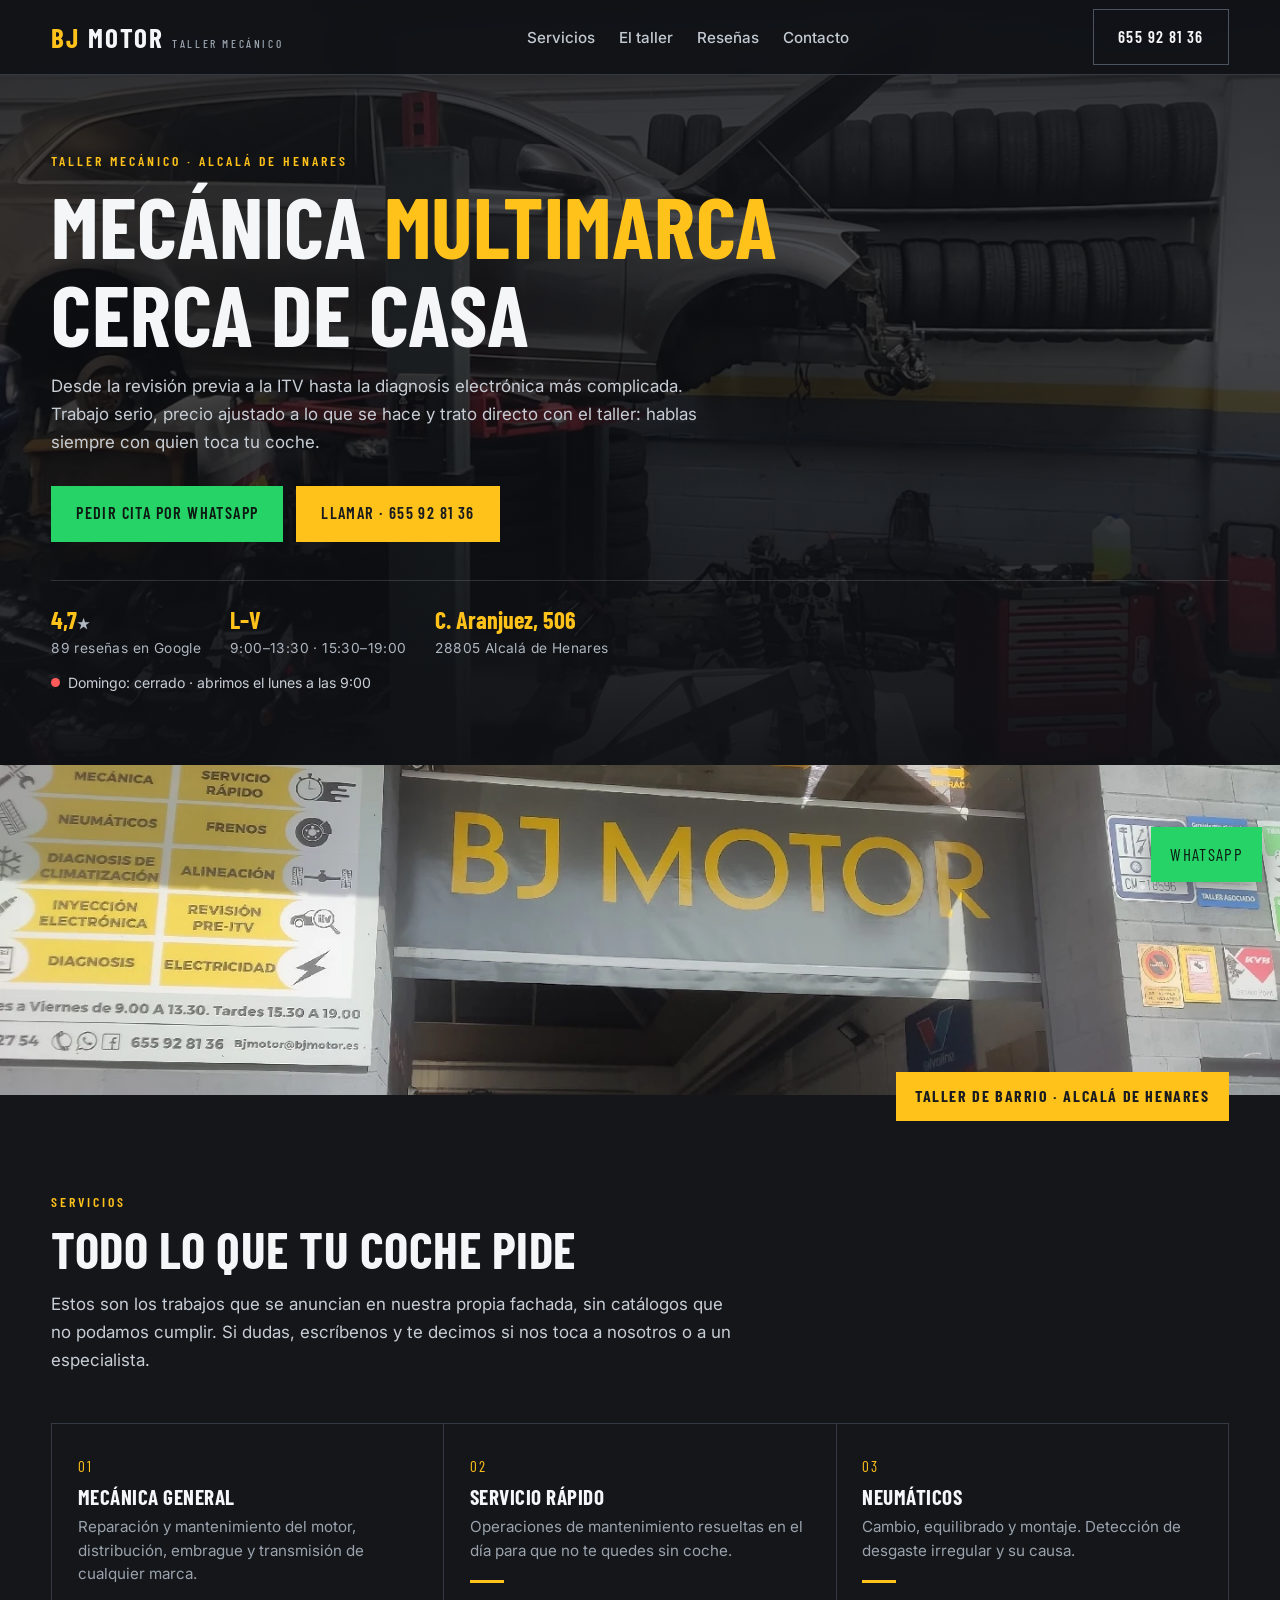
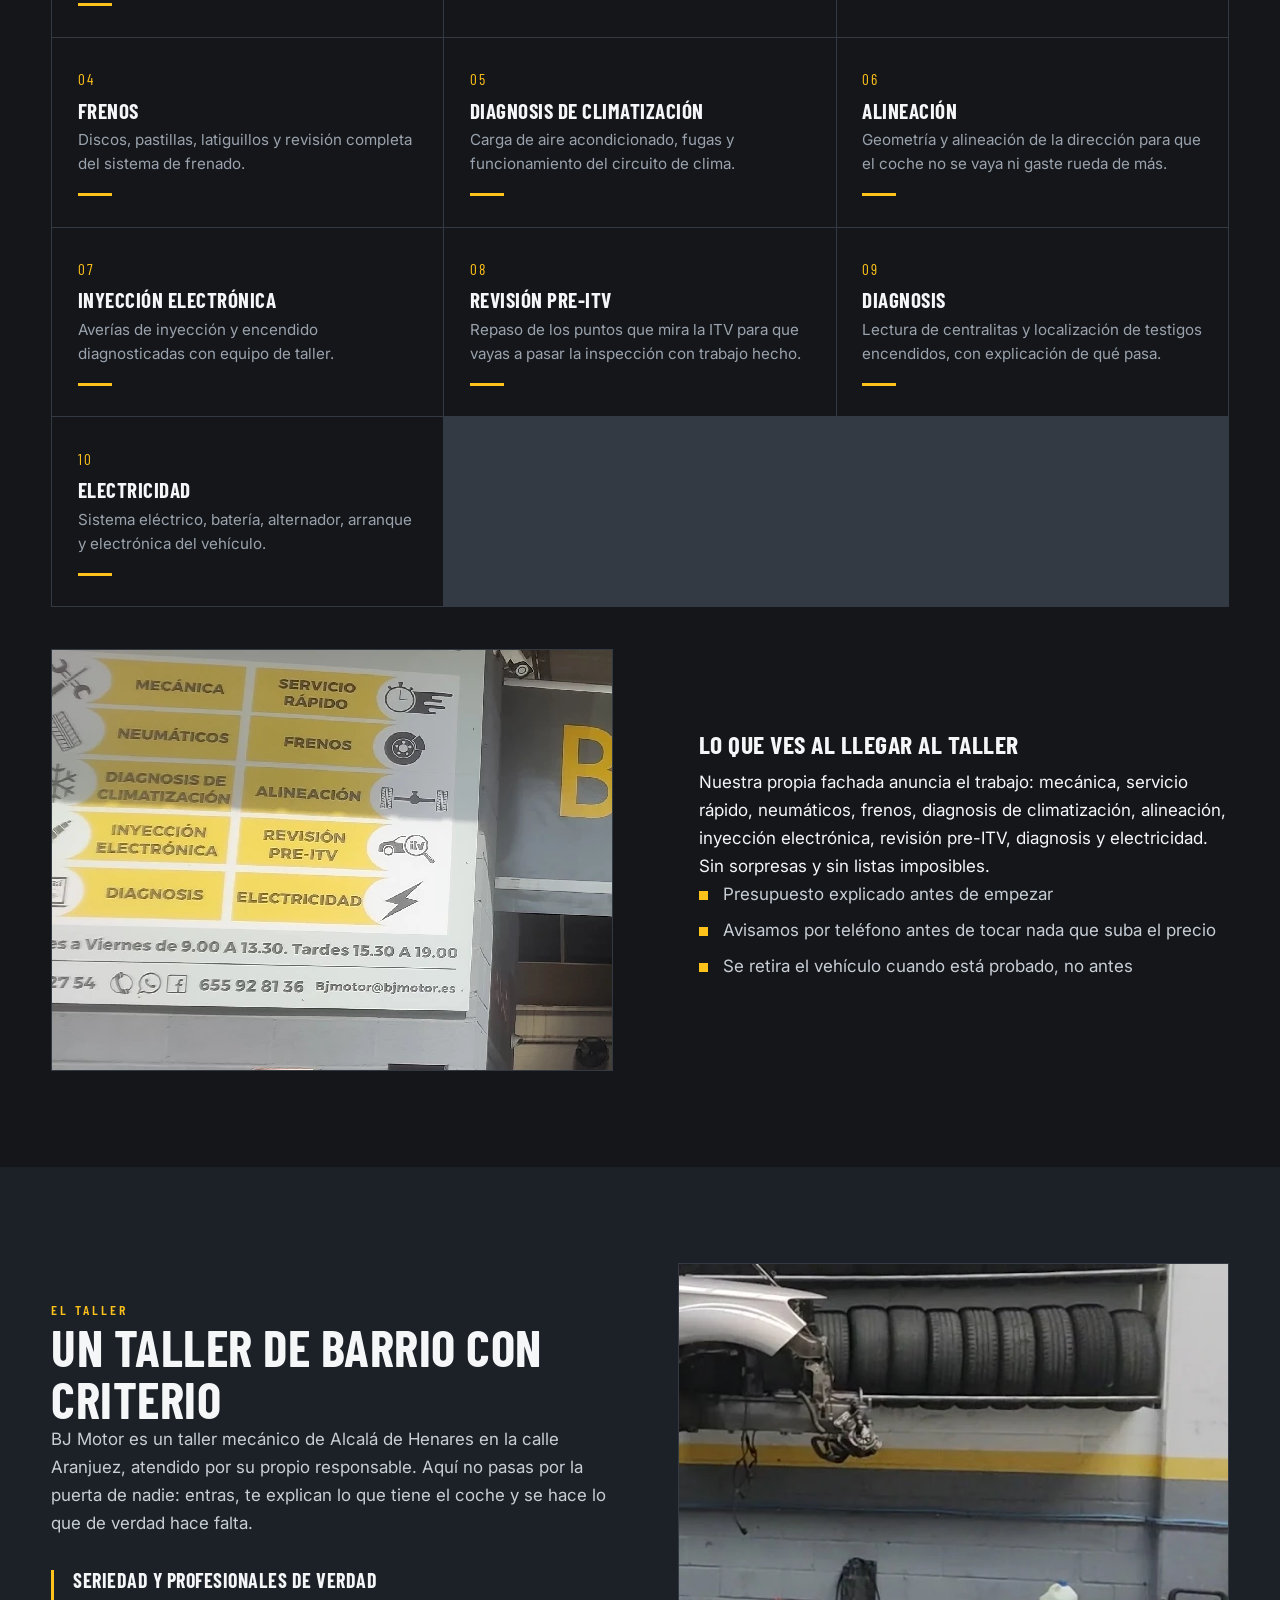
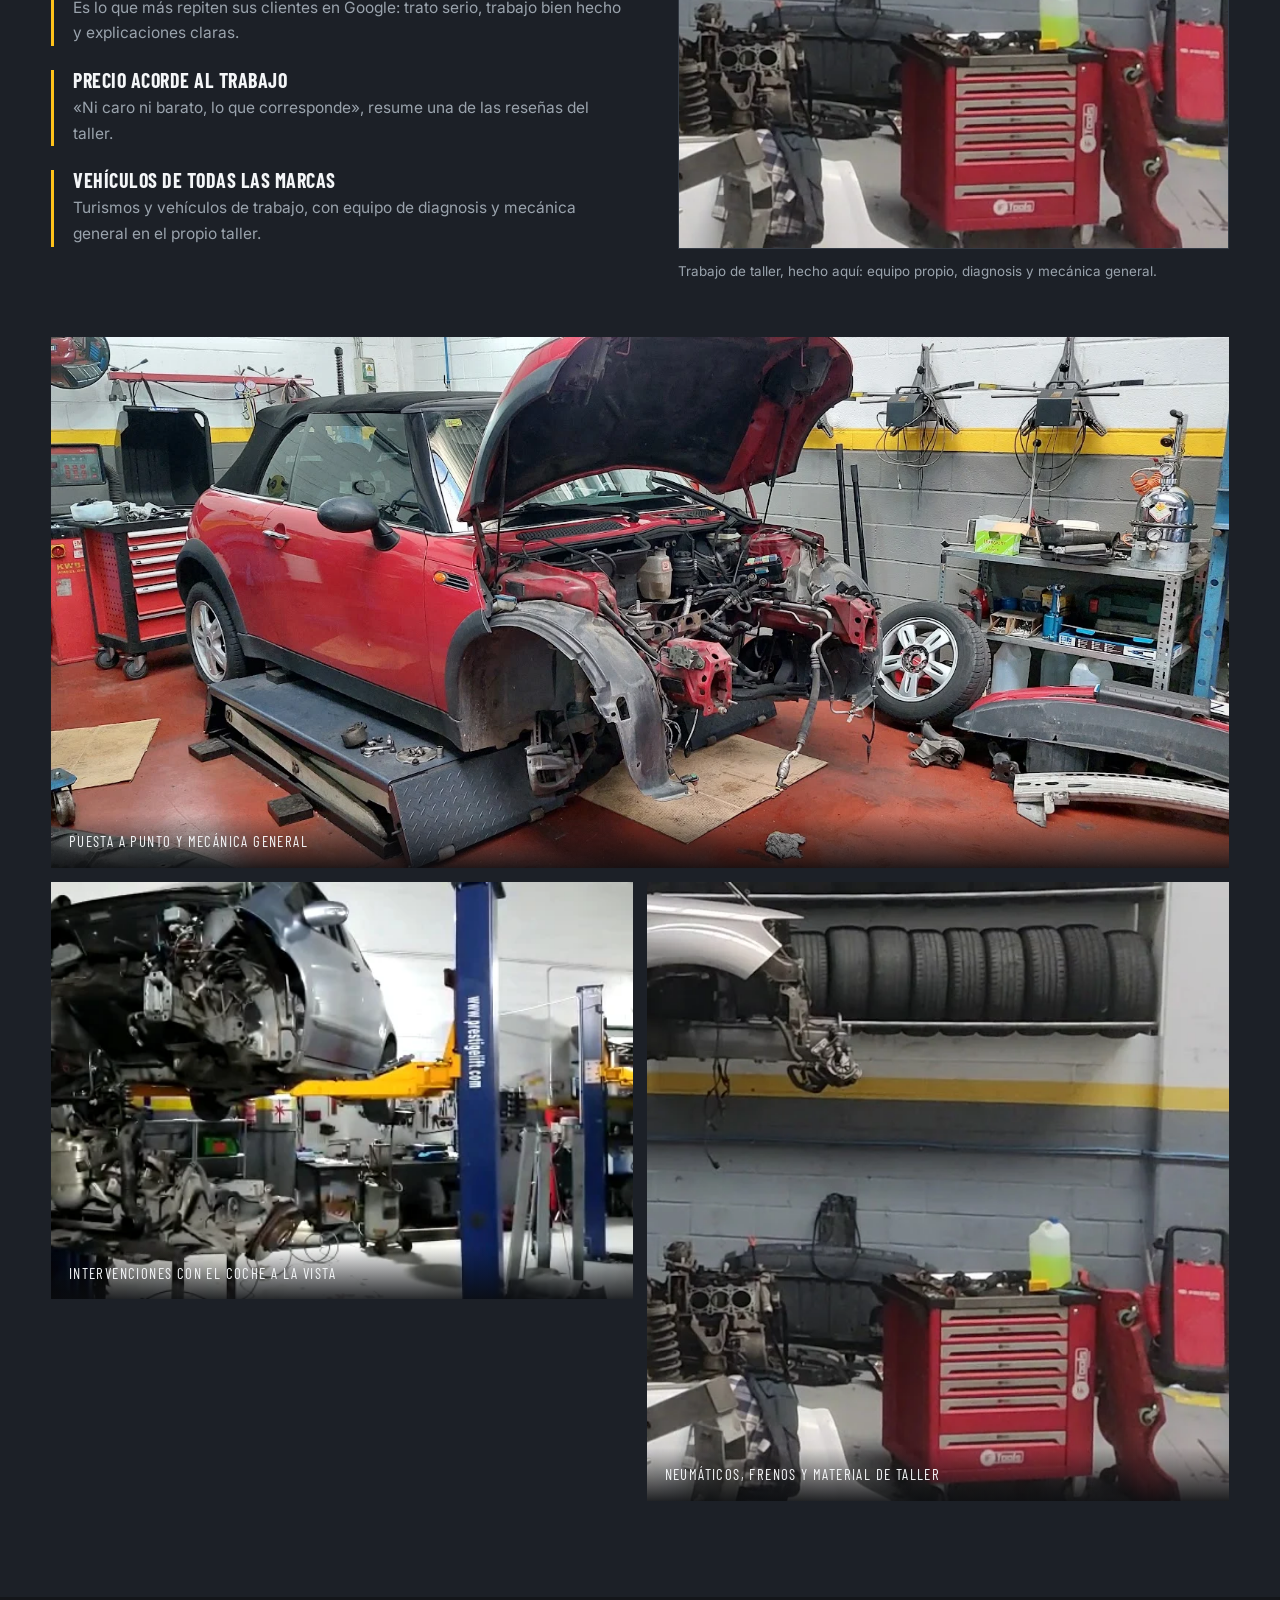
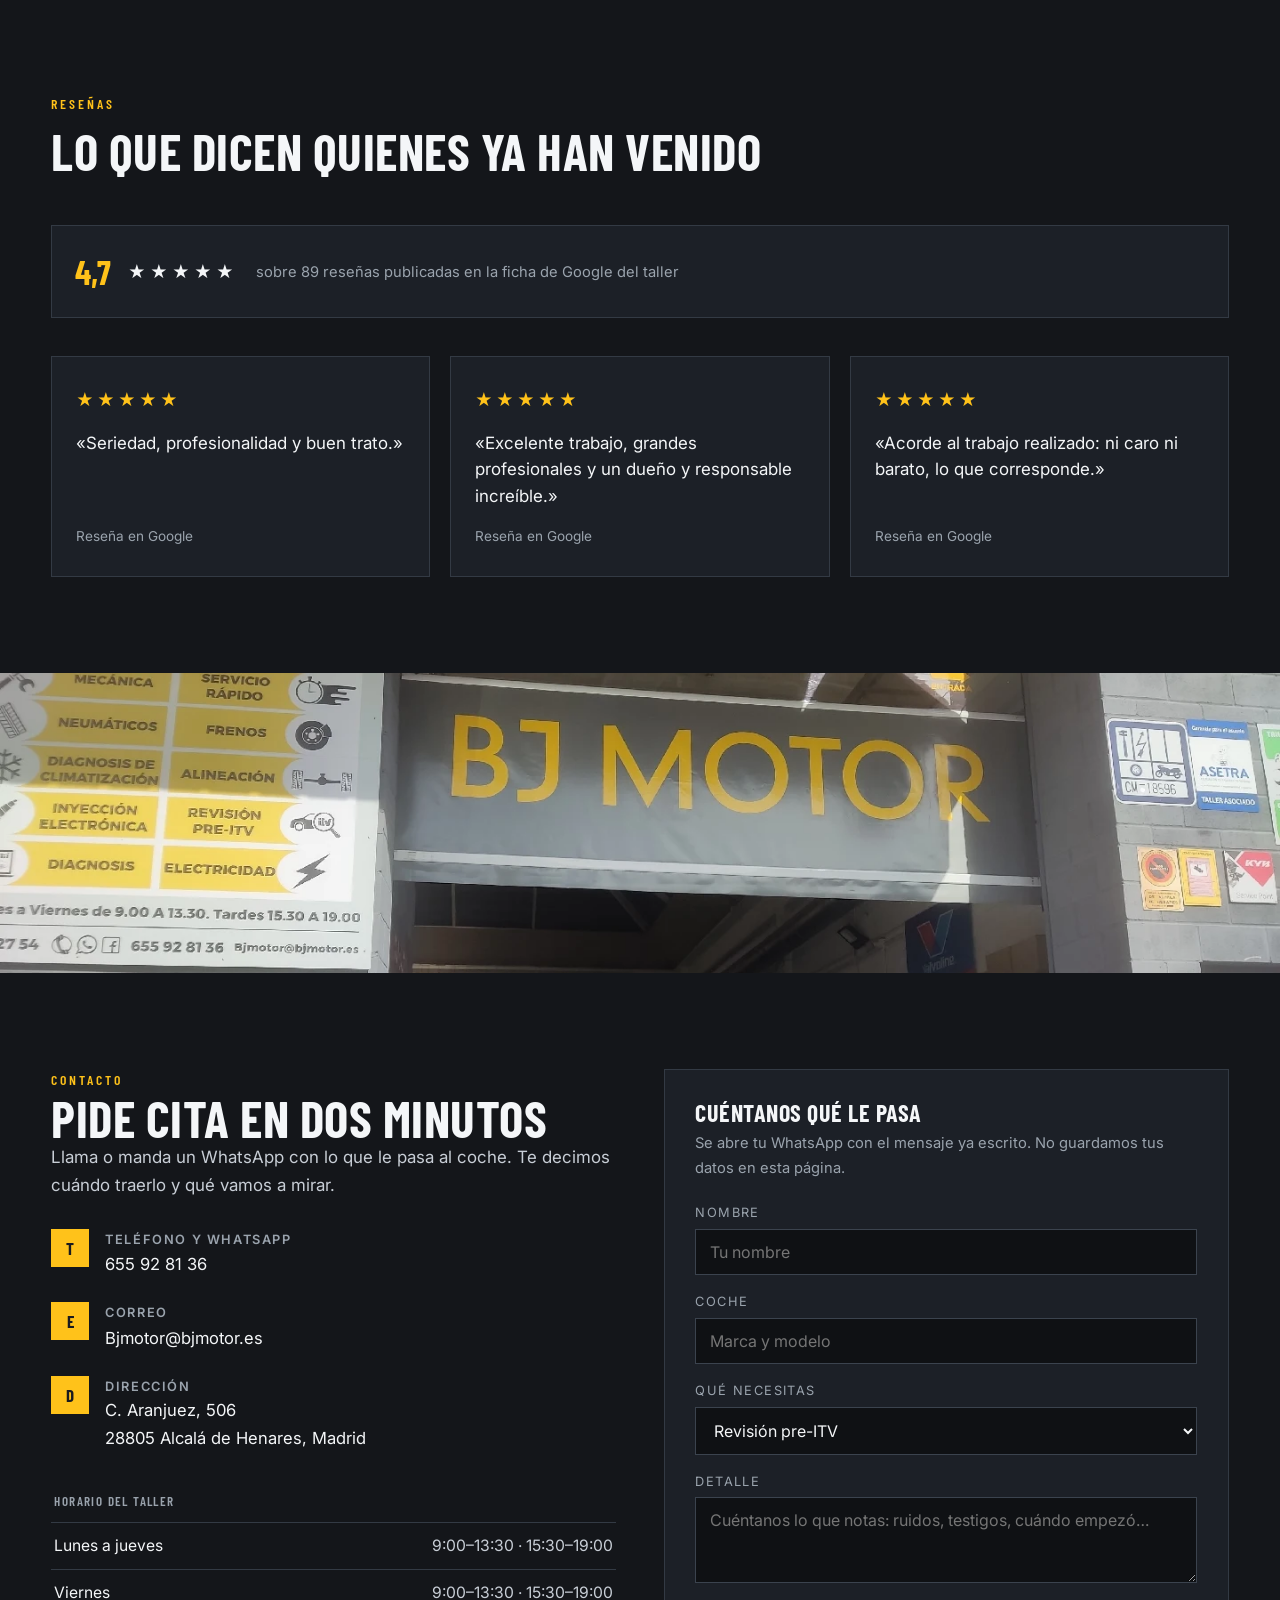
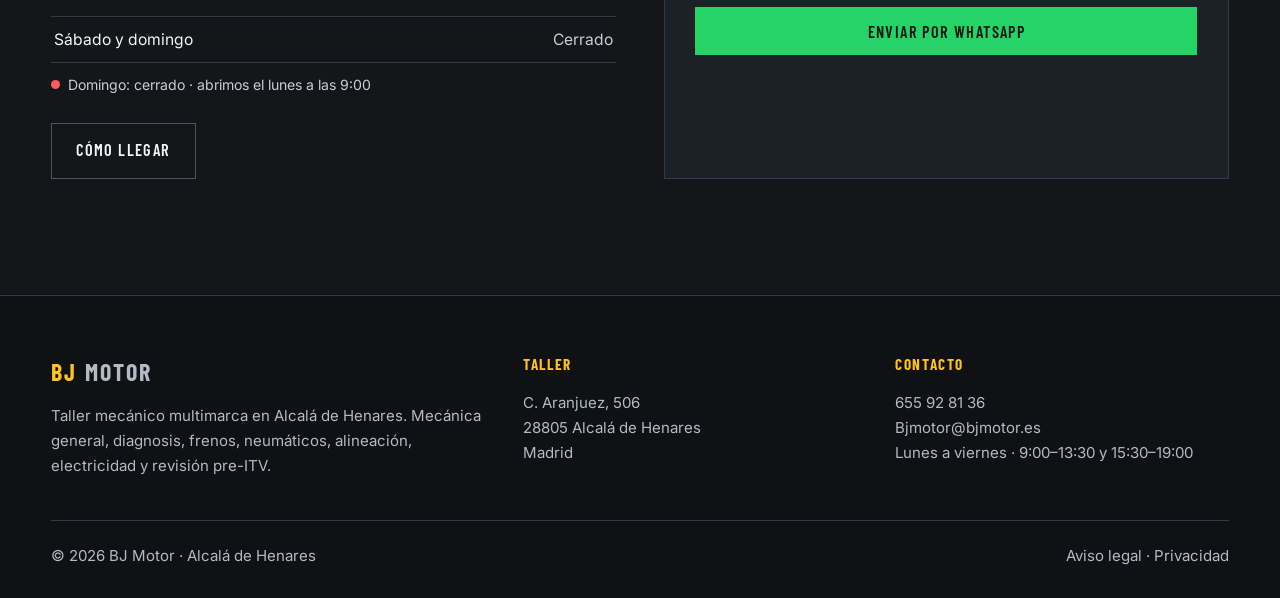
==== index.html @ 45aefd73 "BJ Motor: demo premium (Alcala de Henares)" ====
<!DOCTYPE html>
<html lang="es">
<head>
<meta charset="utf-8">
<meta name="viewport" content="width=device-width,initial-scale=1.0,maximum-scale=1.0,user-scalable=no,viewport-fit=cover">
<title>BJ Motor · Taller mecánico en Alcalá de Henares</title>
<meta name="description" content="Taller mecánico multimarca en Alcalá de Henares: mecánica general, diagnosis, inyección electrónica, frenos, neumáticos, alineación, electricidad y revisión pre-ITV. 4,7★ con 89 reseñas en Google. Pide cita: 655 92 81 36.">
<link rel="canonical" href="https://neolabs-clientes.github.io/talleres-bj-motor/">
<meta property="og:type" content="website">
<meta property="og:locale" content="es_ES">
<meta property="og:title" content="BJ Motor · Taller mecánico en Alcalá de Henares">
<meta property="og:description" content="Mecánica, diagnosis, frenos, neumáticos y pre-ITV. C. Aranjuez 506, Alcalá de Henares. 4,7★ con 89 reseñas en Google.">
<meta property="og:image" content="https://neolabs-clientes.github.io/talleres-bj-motor/og.jpg">
<meta property="og:url" content="https://neolabs-clientes.github.io/talleres-bj-motor/">
<meta name="theme-color" content="#14161a">
<link rel="icon" href="favicon.svg" type="image/svg+xml">
<link rel="preconnect" href="https://fonts.googleapis.com">
<link rel="preconnect" href="https://fonts.gstatic.com" crossorigin>
<link href="https://fonts.googleapis.com/css2?family=Barlow+Condensed:wght@500;600;700&family=Inter:wght@400;500;600&display=swap" rel="stylesheet">
<link rel="stylesheet" href="assets/estilo.css">
</head>
<body>

<header class="nav">
  <div class="wrap nav-in">
    <a class="marca" href="#inicio"><b>BJ</b> MOTOR <span>TALLER MECÁNICO</span></a>
    <ul class="nav-links" id="menu">
      <li><a href="#servicios">Servicios</a></li>
      <li><a href="#taller">El taller</a></li>
      <li><a href="#resenas">Reseñas</a></li>
      <li><a href="#contacto">Contacto</a></li>
    </ul>
    <a class="btn btn-linea" href="tel:+34655928136">655 92 81 36</a>
    <button class="hamb" id="hamb" aria-label="Abrir menú"><i></i><i></i><i></i></button>
  </div>
</header>

<section class="hero" id="inicio">
  <img class="hero-fondo" src="assets/img/taller-suv.webp" alt="Interior del taller BJ Motor en Alcalá de Henares con un vehículo en el elevador">
  <div class="wrap">
    <p class="kicker">Taller mecánico · Alcalá de Henares</p>
    <h1>Mecánica <em>multimarca</em><br>cerca de casa</h1>
    <p class="lead">Desde la revisión previa a la ITV hasta la diagnosis electrónica más complicada. Trabajo serio, precio ajustado a lo que se hace y trato directo con el taller: hablas siempre con quien toca tu coche.</p>
    <div class="hero-acciones">
      <a class="btn btn-wa" href="https://wa.me/34655928136?text=Hola%20BJ%20Motor%2C%20quiero%20pedir%20cita%20para%20mi%20coche" target="_blank" rel="noopener">Pedir cita por WhatsApp</a>
      <a class="btn btn-amarillo" href="tel:+34655928136">Llamar · 655 92 81 36</a>
    </div>
    <div class="datos">
      <div class="dato"><b>4,7<span class="estrella">★</span></b><span>89 reseñas en Google</span></div>
      <div class="dato"><b>L–V</b><span>9:00–13:30 · 15:30–19:00</span></div>
      <div class="dato"><b>C. Aranjuez, 506</b><span>28805 Alcalá de Henares</span></div>
    </div>
    <p class="estado" id="estado"><i></i><span>Cargando horario…</span></p>
  </div>
</section>

<div class="banda">
  <img src="assets/img/rotulo.webp" alt="Rótulo BJ MOTOR y carteles de servicios en la fachada del taller">
  <p class="sello">Taller de barrio · Alcalá de Henares</p>
</div>

<section class="seccion" id="servicios">
  <div class="wrap">
    <div class="cabecera">
      <p class="kicker">Servicios</p>
      <h2>Todo lo que tu coche pide</h2>
      <p class="lead">Estos son los trabajos que se anuncian en nuestra propia fachada, sin catálogos que no podamos cumplir. Si dudas, escríbenos y te decimos si nos toca a nosotros o a un especialista.</p>
    </div>
    <div class="serv-rejilla">
      <article class="serv"><p class="num">01</p><h3>Mecánica general</h3><p>Reparación y mantenimiento del motor, distribución, embrague y transmisión de cualquier marca.</p><i></i></article>
      <article class="serv"><p class="num">02</p><h3>Servicio rápido</h3><p>Operaciones de mantenimiento resueltas en el día para que no te quedes sin coche.</p><i></i></article>
      <article class="serv"><p class="num">03</p><h3>Neumáticos</h3><p>Cambio, equilibrado y montaje. Detección de desgaste irregular y su causa.</p><i></i></article>
      <article class="serv"><p class="num">04</p><h3>Frenos</h3><p>Discos, pastillas, latiguillos y revisión completa del sistema de frenado.</p><i></i></article>
      <article class="serv"><p class="num">05</p><h3>Diagnosis de climatización</h3><p>Carga de aire acondicionado, fugas y funcionamiento del circuito de clima.</p><i></i></article>
      <article class="serv"><p class="num">06</p><h3>Alineación</h3><p>Geometría y alineación de la dirección para que el coche no se vaya ni gaste rueda de más.</p><i></i></article>
      <article class="serv"><p class="num">07</p><h3>Inyección electrónica</h3><p>Averías de inyección y encendido diagnosticadas con equipo de taller.</p><i></i></article>
      <article class="serv"><p class="num">08</p><h3>Revisión pre-ITV</h3><p>Repaso de los puntos que mira la ITV para que vayas a pasar la inspección con trabajo hecho.</p><i></i></article>
      <article class="serv"><p class="num">09</p><h3>Diagnosis</h3><p>Lectura de centralitas y localización de testigos encendidos, con explicación de qué pasa.</p><i></i></article>
      <article class="serv"><p class="num">10</p><h3>Electricidad</h3><p>Sistema eléctrico, batería, alternador, arranque y electrónica del vehículo.</p><i></i></article>
    </div>
    <div class="serv-imagen">
      <img src="assets/img/servicios-cartel.webp" alt="Carteles de servicios de BJ Motor en la fachada del taller, con el horario y el teléfono">
      <div>
        <h3>Lo que ves al llegar al taller</h3>
        <p>Nuestra propia fachada anuncia el trabajo: mecánica, servicio rápido, neumáticos, frenos, diagnosis de climatización, alineación, inyección electrónica, revisión pre-ITV, diagnosis y electricidad. Sin sorpresas y sin listas imposibles.</p>
        <ul>
          <li>Presupuesto explicado antes de empezar</li>
          <li>Avisamos por teléfono antes de tocar nada que suba el precio</li>
          <li>Se retira el vehículo cuando está probado, no antes</li>
        </ul>
      </div>
    </div>
  </div>
</section>
<section class="seccion par" id="taller">
  <div class="wrap">
    <div class="porque">
      <div>
        <p class="kicker">El taller</p>
        <h2>Un taller de barrio con criterio</h2>
        <p class="lead">BJ Motor es un taller mecánico de Alcalá de Henares en la calle Aranjuez, atendido por su propio responsable. Aquí no pasas por la puerta de nadie: entras, te explican lo que tiene el coche y se hace lo que de verdad hace falta.</p>
        <div class="pilares">
          <div class="pilar">
            <h3>Seriedad y profesionales de verdad</h3>
            <p>Es lo que más repiten sus clientes en Google: trato serio, trabajo bien hecho y explicaciones claras.</p>
          </div>
          <div class="pilar">
            <h3>Precio acorde al trabajo</h3>
            <p>«Ni caro ni barato, lo que corresponde», resume una de las reseñas del taller.</p>
          </div>
          <div class="pilar">
            <h3>Vehículos de todas las marcas</h3>
            <p>Turismos y vehículos de trabajo, con equipo de diagnosis y mecánica general en el propio taller.</p>
          </div>
        </div>
      </div>
      <figure>
        <img src="assets/img/detalle-herramientas.webp" alt="Carro de herramientas y neumáticos en el interior del taller BJ Motor">
        <figcaption>Trabajo de taller, hecho aquí: equipo propio, diagnosis y mecánica general.</figcaption>
      </figure>
    </div>

    <div class="galeria" style="margin-top:3.4rem">
      <figure class="gal-ancha"><img src="assets/img/taller-mini.webp" alt="Coche rojo con el capó abierto en el elevador del taller" loading="lazy"><figcaption>Puesta a punto y mecánica general</figcaption></figure>
      <figure class="gal-cuadro"><img src="assets/img/taller-elevador.webp" alt="Vehículo elevado con la parte delantera desmontada" loading="lazy"><figcaption>Intervenciones con el coche a la vista</figcaption></figure>
      <figure class="gal-detalle"><img src="assets/img/detalle-herramientas.webp" alt="Zona de trabajo con cajas de herramientas y neumáticos apilados" style="object-position:center 35%" loading="lazy"><figcaption>Neumáticos, frenos y material de taller</figcaption></figure>
    </div>
  </div>
</section>

<section class="seccion" id="resenas">
  <div class="wrap">
    <div class="cabecera">
      <p class="kicker">Reseñas</p>
      <h2>Lo que dicen quienes ya han venido</h2>
    </div>
    <div class="google">
      <b>4,7</b>
      <div class="estrellas" style="letter-spacing:4px">★★★★★</div>
      <span>sobre 89 reseñas publicadas en la ficha de Google del taller</span>
    </div>
    <div class="resenas">
      <article class="resena">
        <p class="estrellas">★★★★★</p>
        <blockquote>«Seriedad, profesionalidad y buen trato.»</blockquote>
        <cite>Reseña en Google</cite>
      </article>
      <article class="resena">
        <p class="estrellas">★★★★★</p>
        <blockquote>«Excelente trabajo, grandes profesionales y un dueño y responsable increíble.»</blockquote>
        <cite>Reseña en Google</cite>
      </article>
      <article class="resena">
        <p class="estrellas">★★★★★</p>
        <blockquote>«Acorde al trabajo realizado: ni caro ni barato, lo que corresponde.»</blockquote>
        <cite>Reseña en Google</cite>
      </article>
    </div>
  </div>
</section>

<div class="franja">
  <img src="assets/img/fachada.webp" alt="Fachada del taller BJ Motor en la calle Aranjuez de Alcalá de Henares" loading="lazy">
</div>

<section class="seccion" id="contacto">
  <div class="wrap contacto">
    <div>
      <p class="kicker">Contacto</p>
      <h2>Pide cita en dos minutos</h2>
      <p class="lead">Llama o manda un WhatsApp con lo que le pasa al coche. Te decimos cuándo traerlo y qué vamos a mirar.</p>
      <div class="bloque-datos">
        <div class="dato-linea"><span class="ic">T</span><div><b>Teléfono y WhatsApp</b><a href="tel:+34655928136">655 92 81 36</a></div></div>
        <div class="dato-linea"><span class="ic">E</span><div><b>Correo</b><a href="mailto:Bjmotor@bjmotor.es">Bjmotor@bjmotor.es</a></div></div>
        <div class="dato-linea"><span class="ic">D</span><div><b>Dirección</b><p>C. Aranjuez, 506<br>28805 Alcalá de Henares, Madrid</p></div></div>
      </div>
      <table class="horario">
        <tr><th>Horario del taller</th><th></th></tr>
        <tr><td>Lunes a jueves</td><td>9:00–13:30 · 15:30–19:00</td></tr>
        <tr><td>Viernes</td><td>9:00–13:30 · 15:30–19:00</td></tr>
        <tr><td>Sábado y domingo</td><td>Cerrado</td></tr>
      </table>
      <p class="estado" id="estado2"><i></i><span>Cargando…</span></p>
      <p style="margin-top:1.6rem"><a class="btn btn-linea" href="https://www.google.com/maps/dir/?api=1&amp;destination=C.%20Aranjuez%2C%20506%2C%2028805%20Alcal%C3%A1%20de%20Henares" target="_blank" rel="noopener">Cómo llegar</a></p>
    </div>
    <div class="form">
      <h3>Cuéntanos qué le pasa</h3>
      <p class="ayuda">Se abre tu WhatsApp con el mensaje ya escrito. No guardamos tus datos en esta página.</p>
      <form id="formwa" novalidate>
        <div class="campo"><label for="f-nombre">Nombre</label><input id="f-nombre" name="nombre" type="text" placeholder="Tu nombre" required></div>
        <div class="campo"><label for="f-coche">Coche</label><input id="f-coche" name="coche" type="text" placeholder="Marca y modelo"></div>
        <div class="campo"><label for="f-servicio">Qué necesitas</label>
          <select id="f-servicio" name="servicio">
            <option>Revisión pre-ITV</option>
            <option>Diagnosis / testigo encendido</option>
            <option>Mecánica general</option>
            <option>Frenos</option>
            <option>Neumáticos o alineación</option>
            <option>Aire acondicionado</option>
            <option>Electricidad</option>
            <option>Otra cosa</option>
          </select>
        </div>
        <div class="campo"><label for="f-msg">Detalle</label><textarea id="f-msg" name="mensaje" rows="3" placeholder="Cuéntanos lo que notas: ruidos, testigos, cuándo empezó…"></textarea></div>
        <button class="btn btn-wa" type="submit" style="width:100%;justify-content:center">Enviar por WhatsApp</button>
      </form>
    </div>
  </div>
</section>

<a class="flotante" href="https://wa.me/34655928136?text=Hola%20BJ%20Motor%2C%20quiero%20pedir%20cita%20para%20mi%20coche" target="_blank" rel="noopener">WhatsApp</a>

<footer class="pie">
  <div class="wrap">
    <div class="pie-rejilla">
      <div>
        <a class="marca" href="#inicio" style="font-size:1.5rem"><b>BJ</b> MOTOR</a>
        <p style="margin-top:.8rem">Taller mecánico multimarca en Alcalá de Henares. Mecánica general, diagnosis, frenos, neumáticos, alineación, electricidad y revisión pre-ITV.</p>
      </div>
      <div>
        <h4>Taller</h4>
        <p>C. Aranjuez, 506<br>28805 Alcalá de Henares<br>Madrid</p>
      </div>
      <div>
        <h4>Contacto</h4>
        <p><a href="tel:+34655928136">655 92 81 36</a><br><a href="mailto:Bjmotor@bjmotor.es">Bjmotor@bjmotor.es</a><br>Lunes a viernes · 9:00–13:30 y 15:30–19:00</p>
      </div>
    </div>
    <div class="pie-legal">
      <p>© <span id="anyo">2026</span> BJ Motor · Alcalá de Henares</p>
      <p><a href="aviso-legal.html">Aviso legal</a> · <a href="privacidad.html">Privacidad</a></p>
    </div>
  </div>
</footer>

<script type="application/ld+json">
{
  "@context":"https://schema.org",
  "@type":"AutoRepair",
  "name":"BJ Motor",
  "description":"Taller mecánico multimarca en Alcalá de Henares: mecánica general, diagnosis, inyección electrónica, frenos, neumáticos, alineación, electricidad y revisión pre-ITV.",
  "url":"https://neolabs-clientes.github.io/talleres-bj-motor/",
  "telephone":"+34655928136",
  "email":"Bjmotor@bjmotor.es",
  "image":"https://neolabs-clientes.github.io/talleres-bj-motor/og.jpg",
  "address":{"@type":"PostalAddress","streetAddress":"C. Aranjuez, 506","postalCode":"28805","addressLocality":"Alcalá de Henares","addressRegion":"Madrid","addressCountry":"ES"},
  "aggregateRating":{"@type":"AggregateRating","ratingValue":"4.7","reviewCount":"89"},
  "openingHoursSpecification":[
    {"@type":"OpeningHoursSpecification","dayOfWeek":["Monday","Tuesday","Wednesday","Thursday","Friday"],"opens":"09:00","closes":"13:30"},
    {"@type":"OpeningHoursSpecification","dayOfWeek":["Monday","Tuesday","Wednesday","Thursday","Friday"],"opens":"15:30","closes":"19:00"}
  ],
  "areaServed":"Alcalá de Henares",
  "priceRange":"€€"
}
</script>
<script>
document.getElementById('anyo').textContent = new Date().getFullYear();
document.getElementById('hamb').addEventListener('click', function(){ document.getElementById('menu').classList.toggle('abierto'); });
document.querySelectorAll('#menu a').forEach(function(a){ a.addEventListener('click', function(){ document.getElementById('menu').classList.remove('abierto'); }); });

// Horario real del taller: L-V 9:00-13:30 y 15:30-19:00
function pintarEstado(){
  var ahora = new Date();
  var dia = ahora.getDay(); // 0 domingo
  var min = ahora.getHours()*60 + ahora.getMinutes();
  var abre = false;
  if (dia >= 1 && dia <= 5) { abre = (min >= 540 && min < 810) || (min >= 930 && min < 1140); }
  var texto = abre ? 'Abierto ahora' : 'Cerrado ahora mismo';
  if (dia === 0) texto = 'Domingo: cerrado · abrimos el lunes a las 9:00';
  if (dia === 6) texto = 'Sábado: cerrado · abrimos el lunes a las 9:00';
  ['estado','estado2'].forEach(function(id){
    var el = document.getElementById(id); if(!el) return;
    el.querySelector('span').textContent = texto;
    el.classList.toggle('cerrado', !abre);
  });
}
pintarEstado(); setInterval(pintarEstado, 60000);

document.getElementById('formwa').addEventListener('submit', function(e){
  e.preventDefault();
  var n = document.getElementById('f-nombre').value.trim();
  var c = document.getElementById('f-coche').value.trim();
  var s = document.getElementById('f-servicio').value;
  var m = document.getElementById('f-msg').value.trim();
  if (!n) { document.getElementById('f-nombre').focus(); return; }
  var t = 'Hola BJ Motor, soy ' + n + '. Quiero cita para: ' + s + '.' + (c ? ' Coche: ' + c + '.' : '') + (m ? ' ' + m : '');
  window.open('https://wa.me/34655928136?text=' + encodeURIComponent(t), '_blank');
});
</script>
</body>
</html>
---- assets/estilo.css ----
/* BJ Motor — parte A: base, cabecera, portada */
*,*::before,*::after{box-sizing:border-box;margin:0;padding:0}
:root{
  --carbon:#14161a; --acero:#1c2027; --acero2:#242931; --linea:#333a44;
  --amarillo:#ffc21a; --amarillo2:#ffd75e; --blanco:#f4f6f8; --gris:#9aa3ad;
  --display:'Barlow Condensed',Impact,'Arial Narrow',sans-serif; --texto:'Inter',system-ui,-apple-system,Segoe UI,Roboto,sans-serif;
}
img{max-width:100%;height:auto;display:block}
html{scroll-behavior:smooth;-webkit-text-size-adjust:100%}
body{background:var(--carbon);color:var(--blanco);font-family:var(--texto);line-height:1.65;font-size:17px;overflow-x:hidden}
section[id]{scroll-margin-top:86px}
.wrap{width:min(1180px,92vw);margin:0 auto}
h1,h2,h3{font-family:var(--display);line-height:1.02;letter-spacing:.5px;text-transform:uppercase;font-weight:700}
h2{font-size:clamp(2rem,4.4vw,3.2rem)}
.kicker{font-family:var(--display);text-transform:uppercase;letter-spacing:3px;font-size:.86rem;color:var(--amarillo);font-weight:600}
p.lead{color:#c8ced6;font-size:1.06rem;max-width:62ch}
a{color:inherit}

/* botones */
.btn{display:inline-flex;align-items:center;gap:.55rem;font-family:var(--display);text-transform:uppercase;
  letter-spacing:1.4px;font-weight:600;font-size:1.02rem;padding:.85rem 1.5rem;border:1px solid transparent;
  text-decoration:none;transition:.22s;cursor:pointer}
.btn-amarillo{background:var(--amarillo);color:#191b1f}
.btn-amarillo:hover{background:var(--amarillo2);transform:translateY(-2px)}
.btn-linea{border-color:#4b5460;color:var(--blanco)}
.btn-linea:hover{border-color:var(--amarillo);color:var(--amarillo)}
.btn-wa{background:#25d366;color:#0d1a12}
.btn-wa:hover{background:#31e574;transform:translateY(-2px)}

/* cabecera */
.nav{position:fixed;top:0;left:0;right:0;z-index:60;background:rgba(16,18,22,.92);backdrop-filter:blur(10px);
  border-bottom:1px solid var(--linea)}
.nav-in{display:flex;align-items:center;gap:1.6rem;height:74px;justify-content:space-between}
.marca{display:flex;align-items:baseline;gap:.5rem;text-decoration:none;font-family:var(--display);
  font-weight:700;font-size:1.7rem;letter-spacing:2px;text-transform:uppercase}
.marca b{color:var(--amarillo)}
.marca span{font-size:.72rem;letter-spacing:2.6px;color:var(--gris);font-weight:500}
.nav-links{display:flex;gap:1.5rem;list-style:none}
.nav-links a{text-decoration:none;font-size:.95rem;color:#c2c9d1;transition:.2s;font-weight:500}
.nav-links a:hover{color:var(--amarillo)}
.hamb{display:none;background:none;border:0;cursor:pointer;padding:.4rem}
.hamb i{display:block;width:26px;height:2px;background:var(--blanco);margin:5px 0}

/* portada */
.hero{position:relative;min-height:84vh;display:flex;align-items:flex-end;padding:150px 0 70px;isolation:isolate}
.hero-fondo{position:absolute;inset:0;z-index:-2;object-fit:cover;width:100%;height:100%;filter:saturate(.9) contrast(1.06)}
.hero::after{content:"";position:absolute;inset:0;z-index:-1;
  background:linear-gradient(180deg,rgba(14,16,20,.86) 0%,rgba(14,16,20,.72) 45%,rgba(14,16,20,.96) 100%)}
.hero h1{font-size:clamp(2.7rem,7vw,5.4rem);margin:.5rem 0 1rem}
.hero h1 em{font-style:normal;color:var(--amarillo)}
.hero-acciones{display:flex;flex-wrap:wrap;gap:.8rem;margin-top:1.8rem}
.datos{display:flex;flex-wrap:wrap;gap:1.8rem;margin-top:2.4rem;padding-top:1.6rem;border-top:1px solid rgba(255,255,255,.14)}
.dato b{display:block;font-family:var(--display);font-size:1.5rem;color:var(--amarillo);line-height:1.1}
.dato span{font-size:.86rem;color:#aeb6c0;letter-spacing:.4px}
.estrella{color:var(--amarillo)}

/* banda rótulo */
.banda{position:relative;background:#0f1114}
.banda img{width:100%;height:clamp(190px,26vw,330px);object-fit:cover;object-position:center 38%}
.banda .sello{position:absolute;right:4vw;bottom:-26px;background:var(--amarillo);color:#191b1f;padding:.7rem 1.2rem;
  font-family:var(--display);text-transform:uppercase;letter-spacing:1.6px;font-size:1rem;font-weight:700}
/* BJ Motor — parte B: servicios, por qué, galería */
.seccion{padding:96px 0}
.seccion.par{background:var(--acero)}
.cabecera{max-width:70ch;margin-bottom:3rem}
.cabecera h2{margin:.6rem 0 1rem}

/* servicios */
.serv-rejilla{display:grid;grid-template-columns:repeat(3,1fr);gap:1px;background:var(--linea);border:1px solid var(--linea)}
.serv{background:var(--carbon);padding:1.9rem 1.6rem;transition:.25s}
.serv:hover{background:var(--acero2)}
.serv .num{font-family:var(--display);font-size:.95rem;color:var(--amarillo);letter-spacing:2px}
.serv h3{font-size:1.32rem;margin:.5rem 0 .45rem}
.serv p{color:var(--gris);font-size:.95rem;line-height:1.55}
.serv i{display:block;width:34px;height:3px;background:var(--amarillo);margin-top:1.1rem;transition:.3s}
.serv:hover i{width:64px}
.serv-imagen{margin-top:2.6rem;display:grid;grid-template-columns:1.15fr 1fr;gap:2.4rem;align-items:center}
.serv-imagen img{border:1px solid var(--linea)}
.serv-imagen h3{font-size:1.6rem;margin-bottom:.7rem}
.serv-imagen ul{list-style:none;color:#c8ced6}
.serv-imagen li{padding-left:1.5rem;position:relative;margin-bottom:.5rem}
.serv-imagen li::before{content:"";position:absolute;left:0;top:.62em;width:9px;height:9px;background:var(--amarillo)}

/* por qué */
.porque{display:grid;grid-template-columns:1.05fr 1fr;gap:3rem;align-items:center}
.pilares{display:grid;gap:1.5rem;margin-top:2rem}
.pilar{border-left:3px solid var(--amarillo);padding-left:1.2rem}
.pilar h3{font-size:1.25rem;margin-bottom:.3rem}
.pilar p{color:var(--gris);font-size:.97rem}
.porque figure{position:relative}
.porque figure img{border:1px solid var(--linea)}
.porque figcaption{font-size:.84rem;color:var(--gris);margin-top:.7rem}
.cita-dato{font-family:var(--display);font-size:3.4rem;color:var(--amarillo);line-height:1}

/* galería */
.galeria{display:grid;grid-template-columns:1fr 1fr;gap:14px}
.galeria figure{position:relative;overflow:hidden;background:#0f1114}
.galeria img{width:100%;height:100%;object-fit:cover;transition:transform .5s}
.galeria figure:hover img{transform:scale(1.035)}
.galeria figcaption{position:absolute;left:0;bottom:0;right:0;padding:.9rem 1.1rem;
  background:linear-gradient(transparent,rgba(10,12,15,.88));font-family:var(--display);
  text-transform:uppercase;letter-spacing:1.4px;font-size:.92rem}
.gal-ancha{grid-column:span 2;aspect-ratio:1600/721}
.gal-cuadro{aspect-ratio:490/352}
.gal-detalle{aspect-ratio:620/660}

/* banda fachada */
.franja{position:relative;background:#0f1114}
.franja img{width:100%;height:clamp(180px,24vw,300px);object-fit:cover;object-position:center 45%}
/* BJ Motor — parte C: reseñas, contacto, pie y responsive */
.resenas{display:grid;grid-template-columns:repeat(3,1fr);gap:20px}
.resena{background:var(--acero);border:1px solid var(--linea);padding:1.8rem 1.5rem;display:flex;flex-direction:column;gap:1rem}
.resena .estrellas{color:var(--amarillo);letter-spacing:3px}
.resena blockquote{font-size:1.06rem;line-height:1.55}
.resena cite{font-style:normal;font-size:.85rem;color:var(--gris);margin-top:auto}
.google{display:flex;align-items:center;gap:1.1rem;flex-wrap:wrap;margin-bottom:2.4rem;
  background:var(--acero);border:1px solid var(--linea);padding:1.1rem 1.4rem}
.google b{font-family:var(--display);font-size:2.1rem;color:var(--amarillo)}
.google span{color:var(--gris);font-size:.92rem}

.contacto{display:grid;grid-template-columns:1fr 1fr;gap:3rem}
.bloque-datos{display:grid;gap:1.5rem;margin-top:1.8rem}
.dato-linea{display:flex;gap:1rem;align-items:flex-start}
.dato-linea .ic{width:38px;height:38px;flex:0 0 38px;background:var(--amarillo);display:grid;place-items:center;
  font-family:var(--display);font-weight:700;color:#191b1f}
.dato-linea b{display:block;font-size:.8rem;letter-spacing:1.6px;text-transform:uppercase;color:var(--gris);font-weight:600}
.dato-linea a,.dato-linea p{color:var(--blanco);text-decoration:none;font-size:1.04rem}
.dato-linea a:hover{color:var(--amarillo)}
table.horario{width:100%;border-collapse:collapse;margin-top:1.8rem}
table.horario th,table.horario td{text-align:left;padding:.62rem .2rem;border-bottom:1px solid var(--linea);font-size:.98rem}
table.horario th{font-family:var(--display);text-transform:uppercase;letter-spacing:1.4px;color:var(--gris);font-weight:600;font-size:.82rem}
table.horario td:last-child{text-align:right;color:#c8ced6}
table.horario tr.hoy td{color:var(--amarillo)}
.estado{display:inline-flex;align-items:center;gap:.5rem;font-size:.88rem;color:#c8ced6;margin-top:.6rem}
.estado i{width:9px;height:9px;border-radius:50%;background:#25d366}
.estado.cerrado i{background:#ff5a5a}

.form{background:var(--acero);border:1px solid var(--linea);padding:1.9rem}
.form h3{font-size:1.5rem;margin-bottom:.4rem}
.form p.ayuda{color:var(--gris);font-size:.92rem;margin-bottom:1.4rem}
.campo{margin-bottom:1rem}
.campo label{display:block;font-size:.8rem;text-transform:uppercase;letter-spacing:1.4px;color:var(--gris);margin-bottom:.35rem}
.campo input,.campo select,.campo textarea{width:100%;background:#0f1114;border:1px solid #3b434e;color:var(--blanco);
  padding:.75rem .85rem;font-family:var(--texto);font-size:1rem}
.campo input:focus,.campo select:focus,.campo textarea:focus{outline:none;border-color:var(--amarillo)}
.pie{background:#0f1114;border-top:1px solid var(--linea);padding:56px 0 30px;margin-top:20px}
.pie-rejilla{display:grid;grid-template-columns:1.3fr 1fr 1fr;gap:2.4rem}
.pie h4{font-family:var(--display);text-transform:uppercase;letter-spacing:1.6px;font-size:.95rem;color:var(--amarillo);margin-bottom:.9rem}
.pie p,.pie a{color:#b3bac4;font-size:.94rem;text-decoration:none}
.pie a:hover{color:var(--amarillo)}
.pie-legal{margin-top:2.6rem;padding-top:1.4rem;border-top:1px solid var(--linea);display:flex;
  justify-content:space-between;gap:1rem;flex-wrap:wrap;font-size:.84rem;color:#7f8792}
.flotante{position:fixed;right:18px;bottom:18px;z-index:70;background:#25d366;color:#0d1a12;font-family:var(--display);
  text-transform:uppercase;letter-spacing:1.3px;padding:.85rem 1.2rem;text-decoration:none;box-shadow:0 8px 26px rgba(0,0,0,.45)}
.flotante:hover{background:#31e574}

@media (max-width:980px){
  .nav-links{position:fixed;inset:74px 0 auto 0;background:#101216;flex-direction:column;gap:0;padding:0;
    max-height:0;overflow:hidden;transition:max-height .3s;border-bottom:1px solid var(--linea)}
  .nav-links.abierto{max-height:70vh;overflow:auto}
  .nav-links li{border-top:1px solid var(--linea)}
  .nav-links a{display:block;padding:1rem 5vw;font-size:1.05rem}
  .hamb{display:block}
  .nav > .btn-linea{display:none}
  .serv-rejilla{grid-template-columns:1fr 1fr}
  .serv-imagen,.porque,.contacto{grid-template-columns:1fr}
  .resenas{grid-template-columns:1fr}
  .pie-rejilla{grid-template-columns:1fr 1fr}
  .seccion{padding:70px 0}
  .datos{gap:1.2rem}
}
@media (max-width:620px){
  body{font-size:16px}
  .serv-rejilla{grid-template-columns:1fr}
  .galeria{grid-template-columns:1fr}
  .gal-ancha{grid-column:span 1;aspect-ratio:1600/900}
  .galeria figure:last-child{grid-column:span 1}
  .pie-rejilla{grid-template-columns:1fr}
  .hero{min-height:78vh;padding:130px 0 54px}
  .hero-acciones .btn{width:100%;justify-content:center}
  .flotante{right:12px;bottom:12px;padding:.7rem .9rem;font-size:.9rem}
  table.horario th,table.horario td{font-size:.92rem}
}
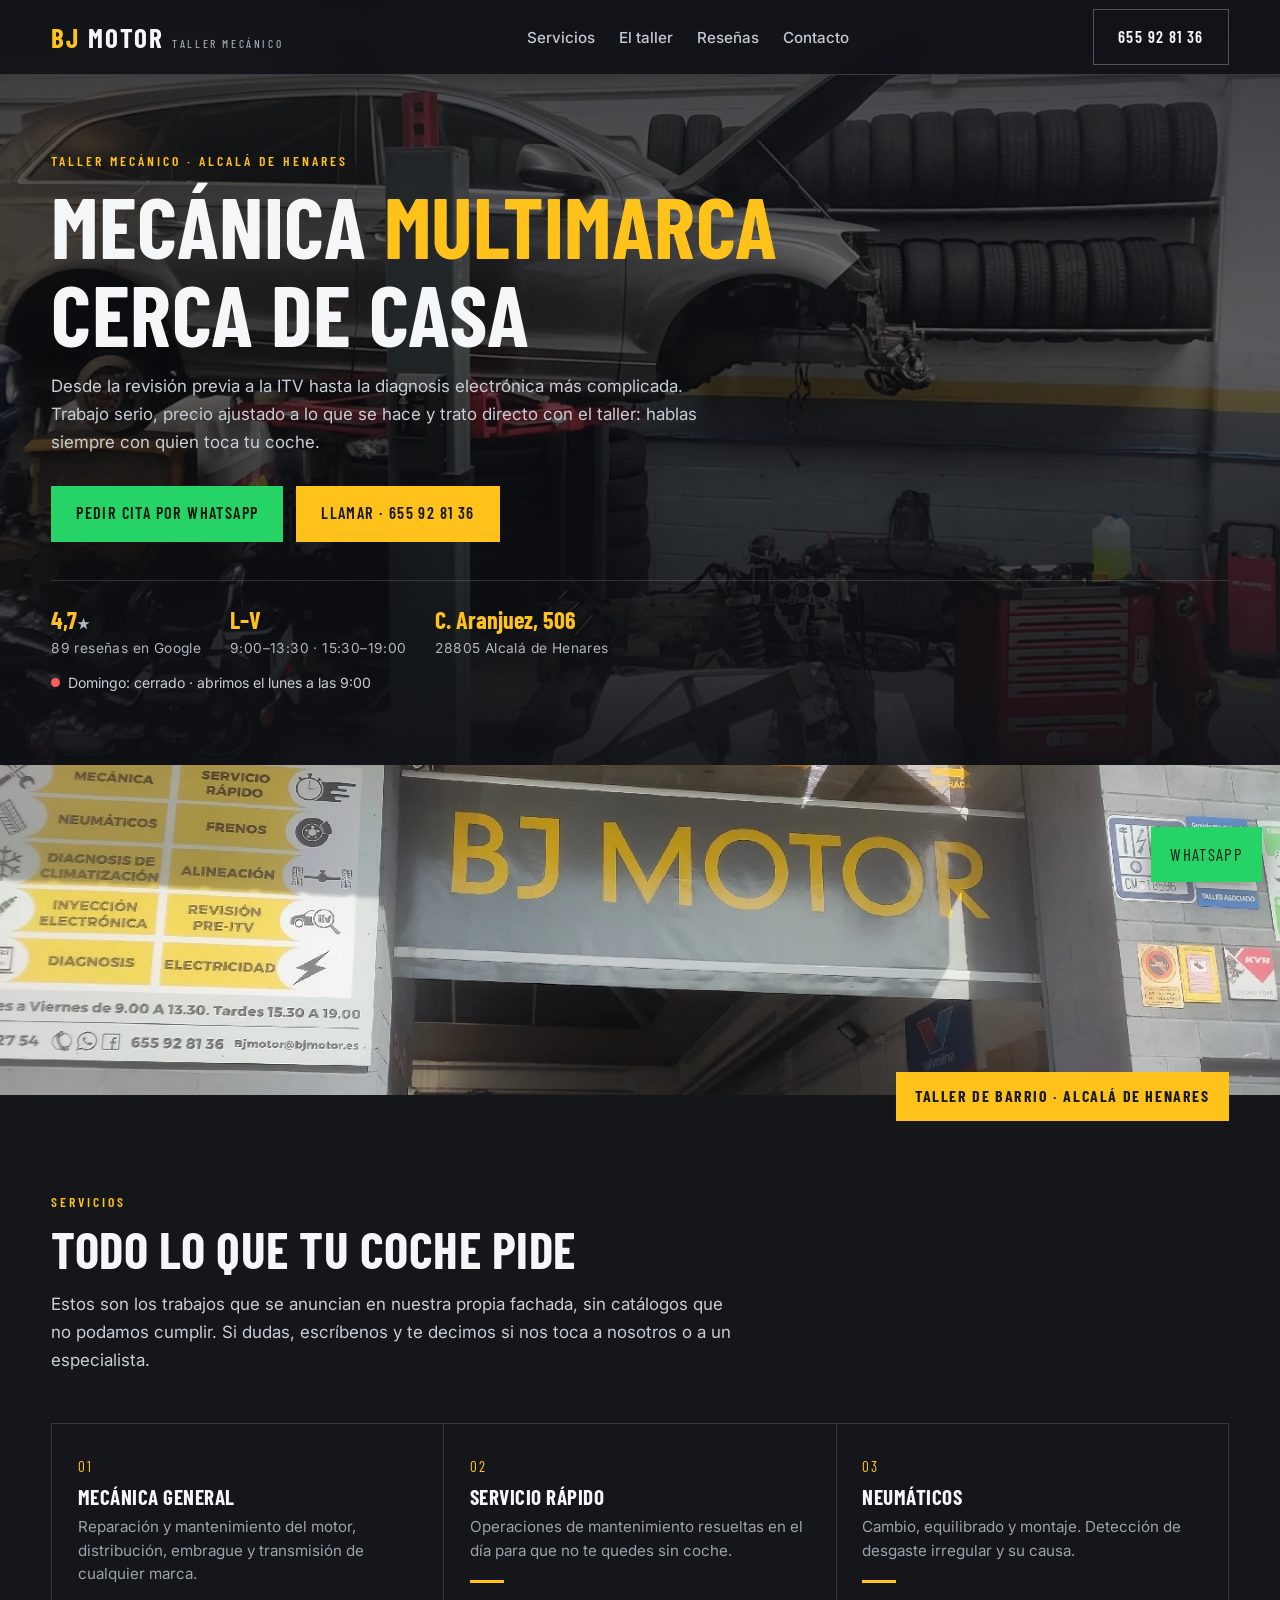
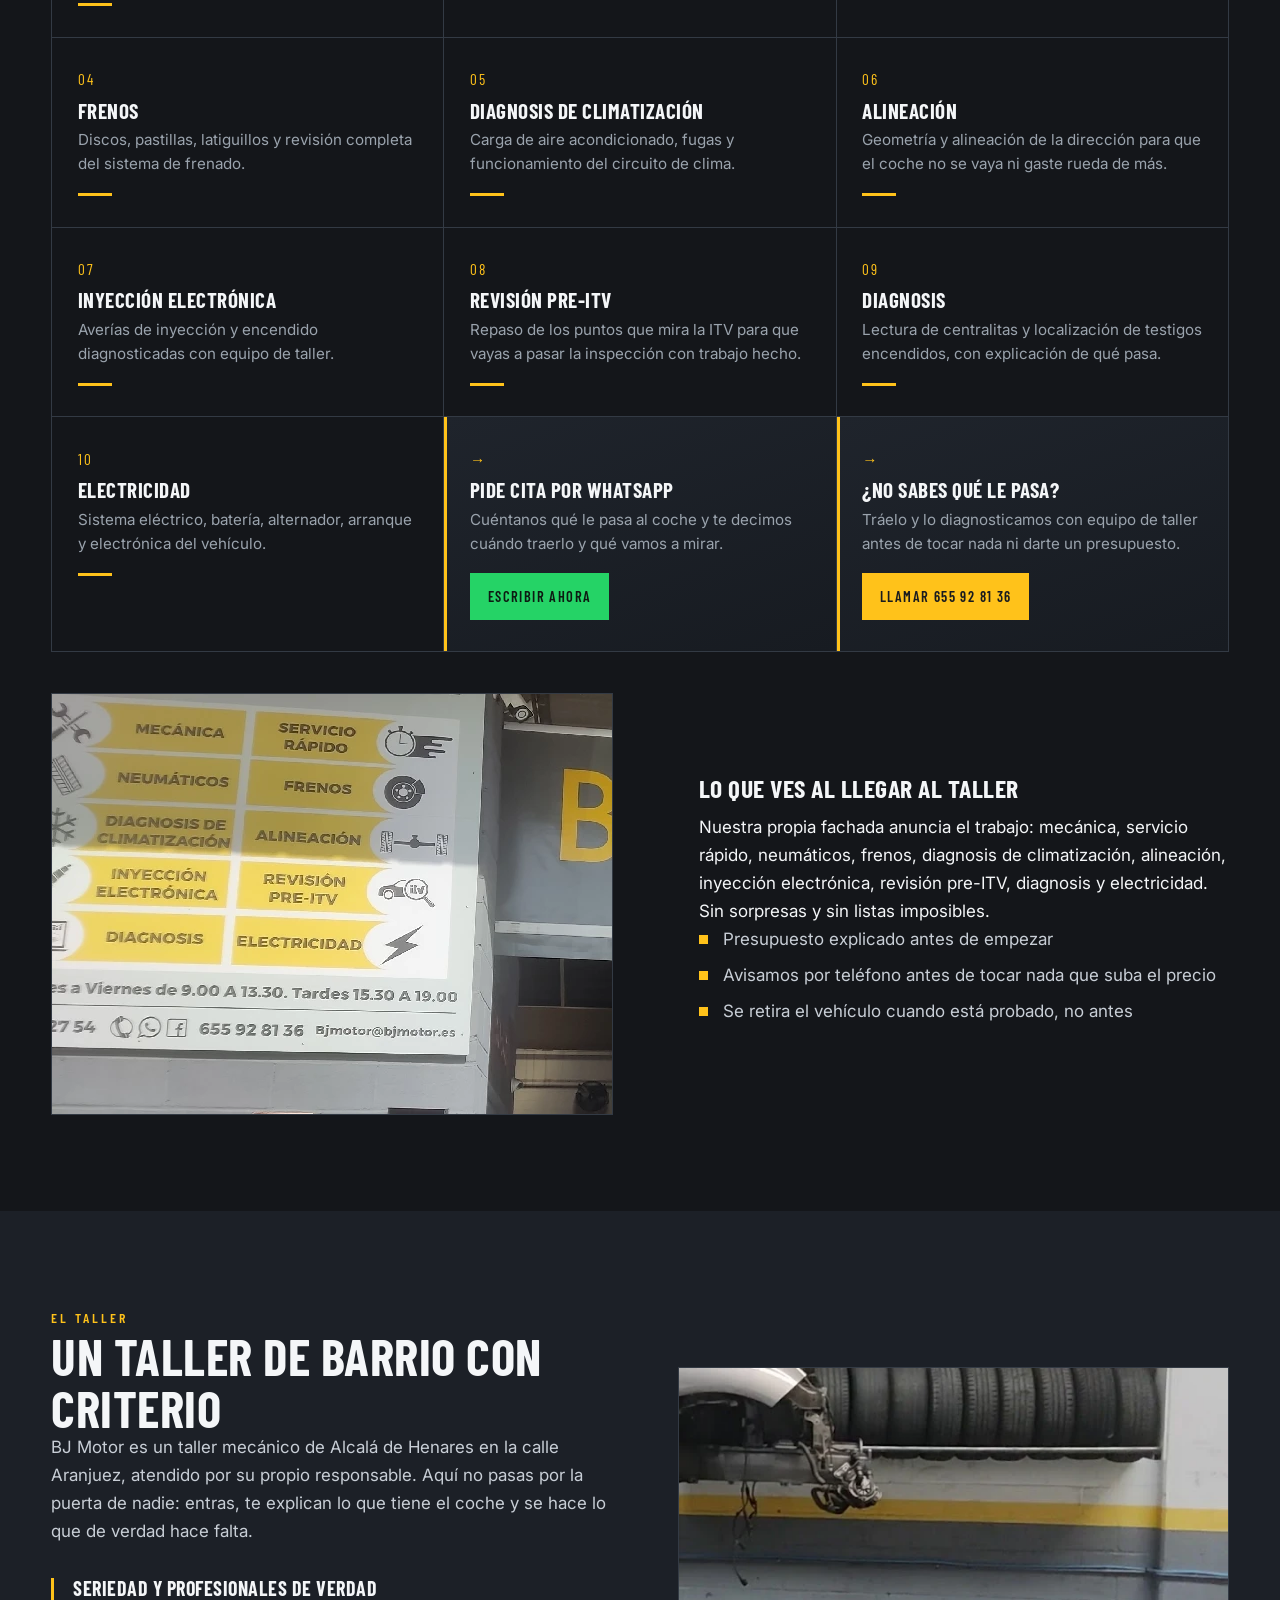
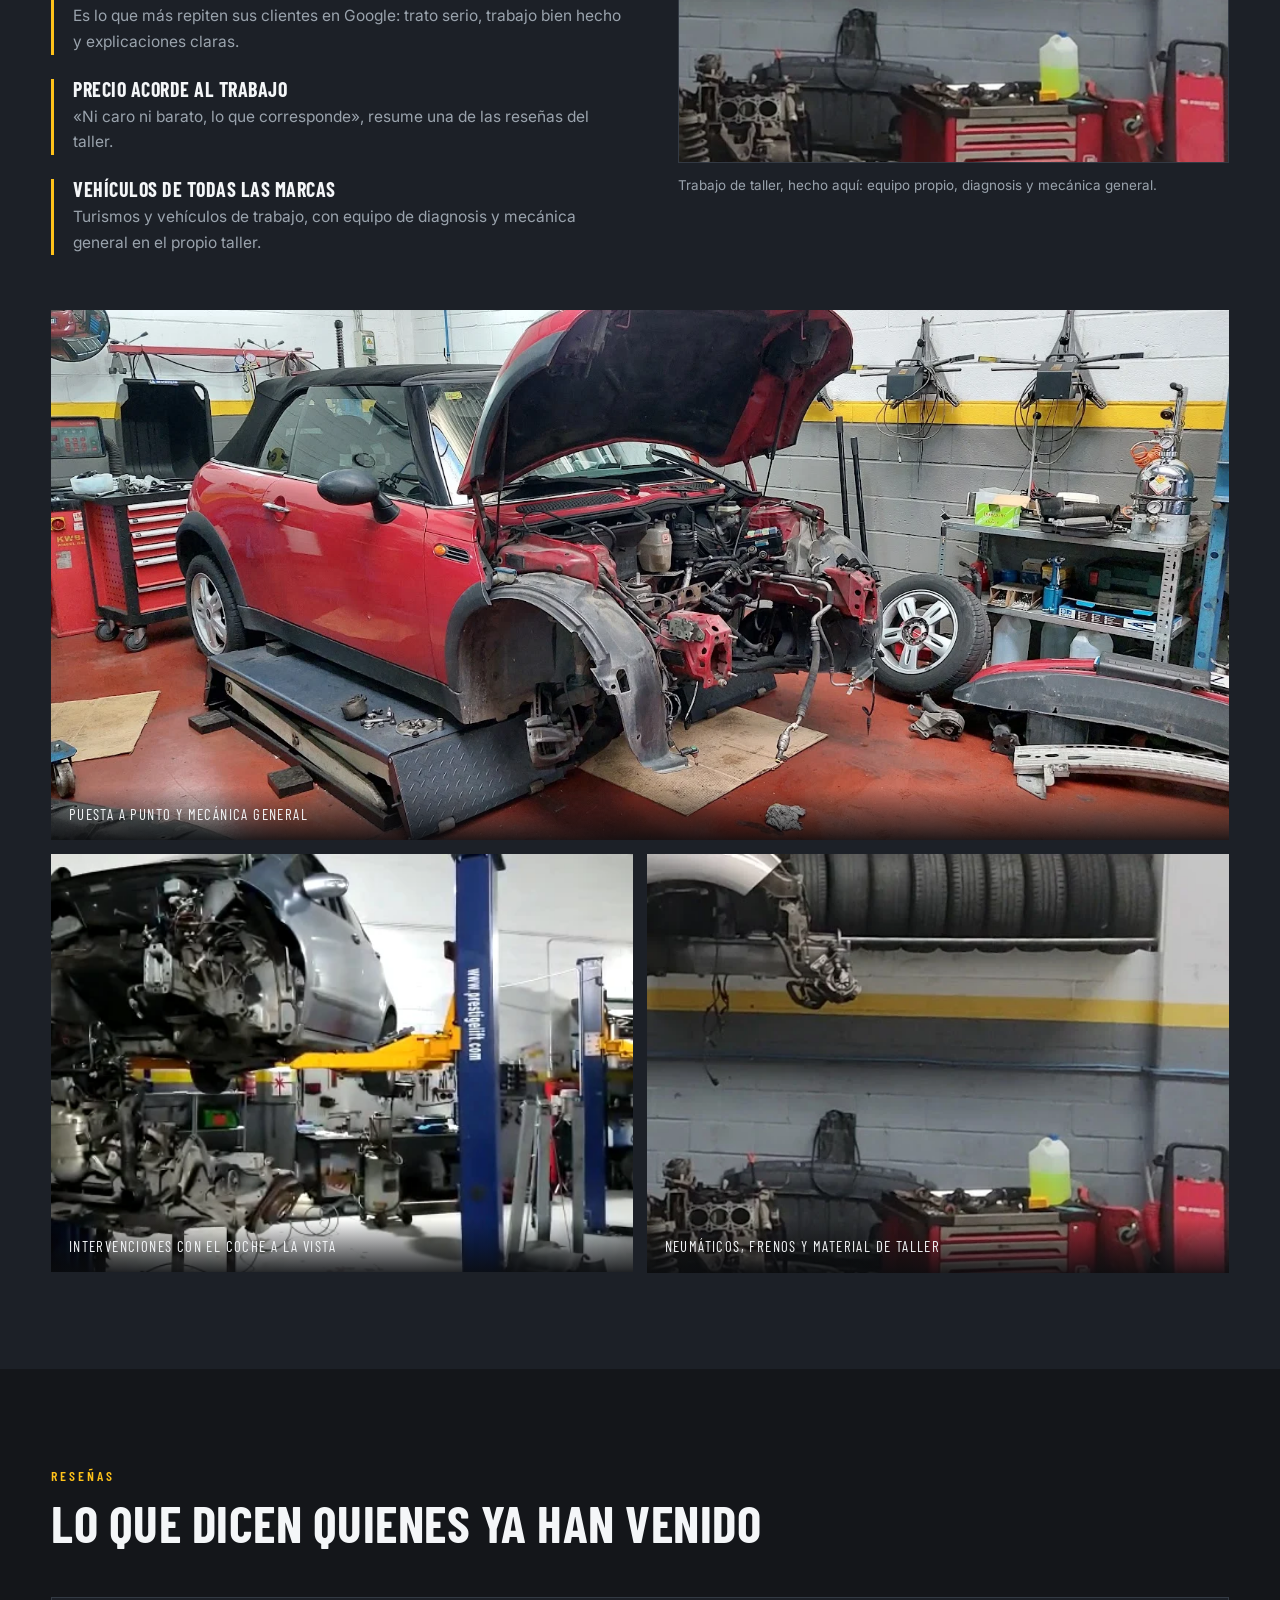
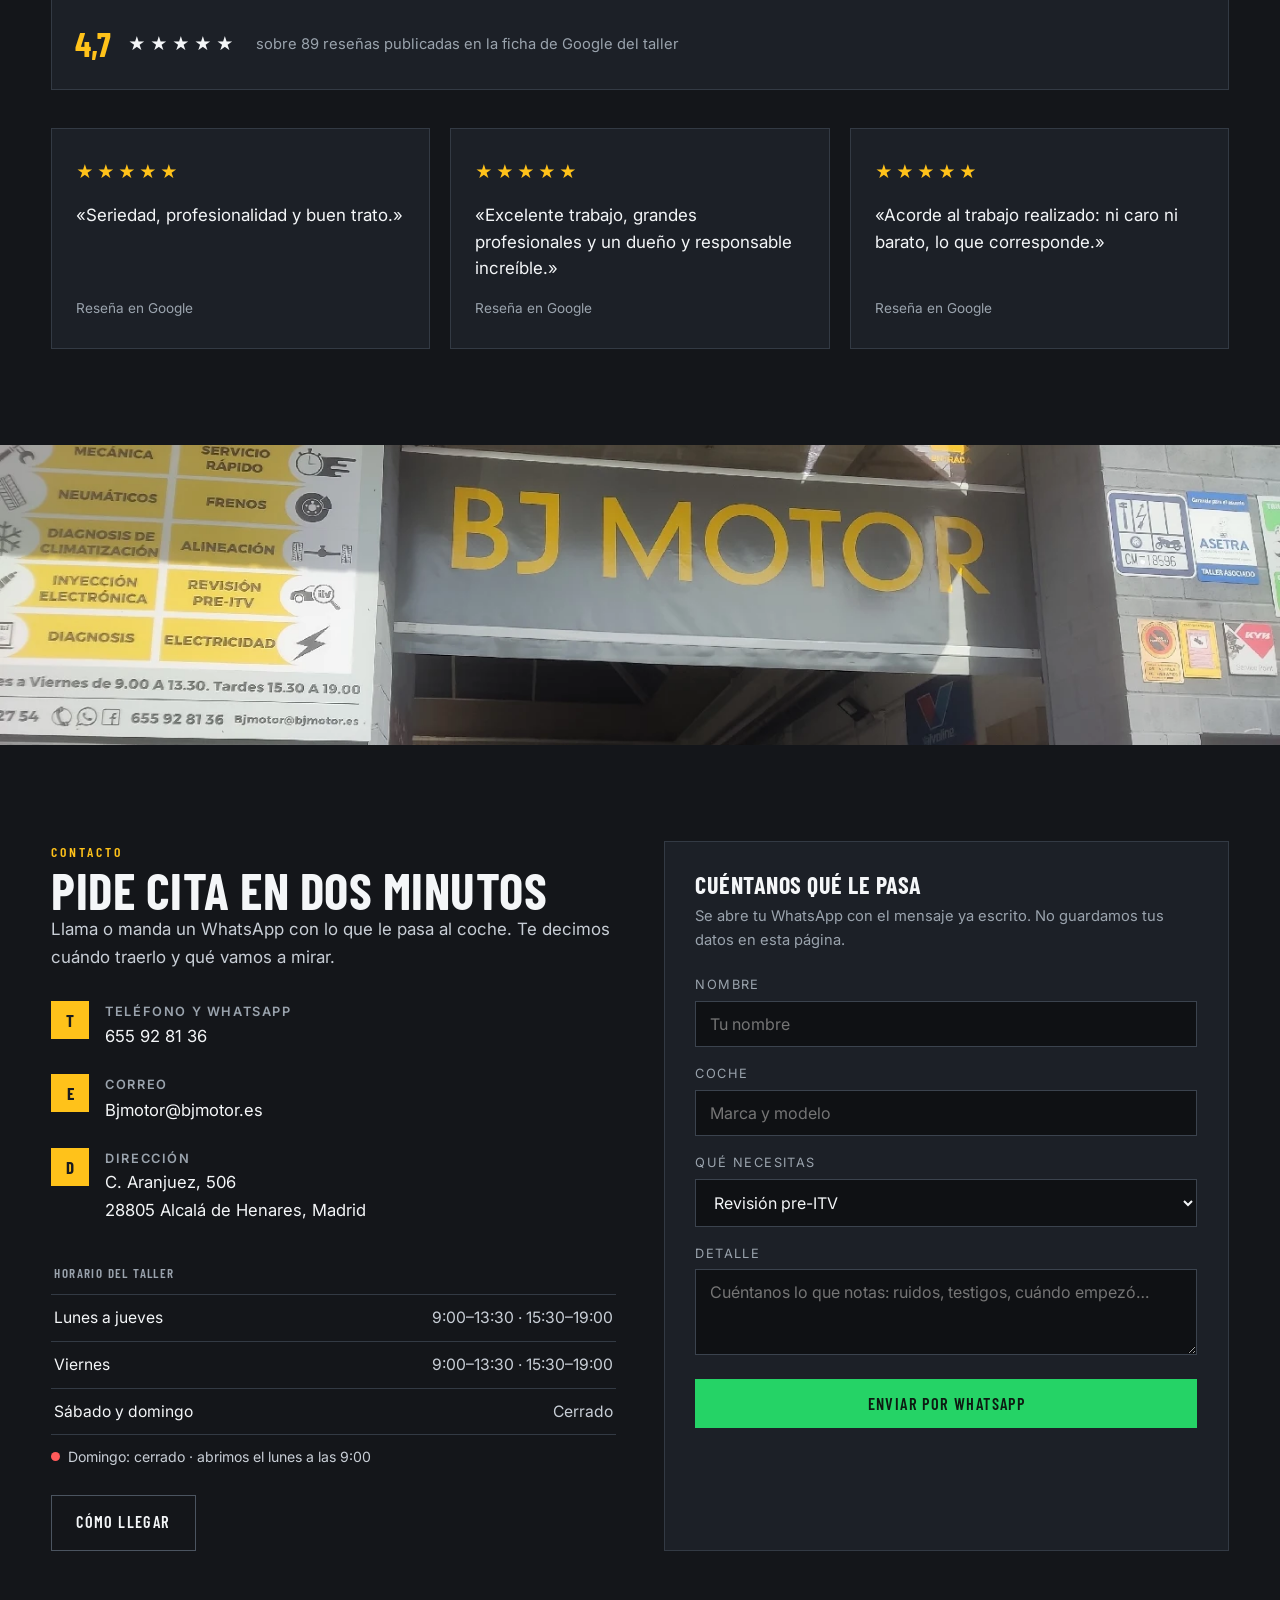
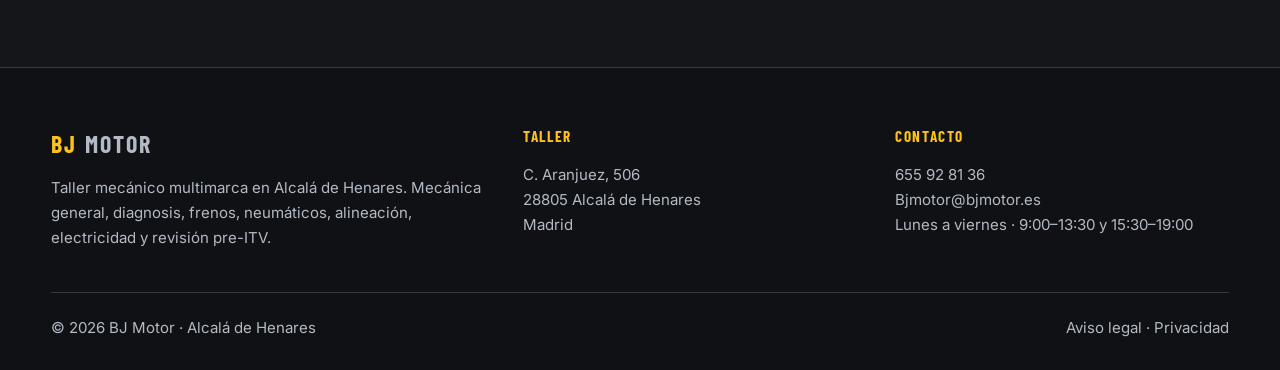
==== commit ee1e3f89: "Ajustes: rejilla de servicios completa, cabecera movil y galeria proporcionada" ====
--- a/index.html
+++ b/index.html
@@ -77,6 +77,8 @@
       <article class="serv"><p class="num">08</p><h3>Revisión pre-ITV</h3><p>Repaso de los puntos que mira la ITV para que vayas a pasar la inspección con trabajo hecho.</p><i></i></article>
       <article class="serv"><p class="num">09</p><h3>Diagnosis</h3><p>Lectura de centralitas y localización de testigos encendidos, con explicación de qué pasa.</p><i></i></article>
       <article class="serv"><p class="num">10</p><h3>Electricidad</h3><p>Sistema eléctrico, batería, alternador, arranque y electrónica del vehículo.</p><i></i></article>
+      <article class="serv serv-cta"><p class="num">→</p><h3>Pide cita por WhatsApp</h3><p>Cuéntanos qué le pasa al coche y te decimos cuándo traerlo y qué vamos a mirar.</p><a class="btn btn-wa" href="https://wa.me/34655928136?text=Hola%20BJ%20Motor%2C%20quiero%20pedir%20cita%20para%20mi%20coche" target="_blank" rel="noopener">Escribir ahora</a></article>
+      <article class="serv serv-cta"><p class="num">→</p><h3>¿No sabes qué le pasa?</h3><p>Tráelo y lo diagnosticamos con equipo de taller antes de tocar nada ni darte un presupuesto.</p><a class="btn btn-amarillo" href="tel:+34655928136">Llamar 655 92 81 36</a></article>
     </div>
     <div class="serv-imagen">
       <img src="assets/img/servicios-cartel.webp" alt="Carteles de servicios de BJ Motor en la fachada del taller, con el horario y el teléfono">
--- a/assets/estilo.css
+++ b/assets/estilo.css
@@ -45,7 +45,7 @@
 .hero{position:relative;min-height:84vh;display:flex;align-items:flex-end;padding:150px 0 70px;isolation:isolate}
 .hero-fondo{position:absolute;inset:0;z-index:-2;object-fit:cover;width:100%;height:100%;filter:saturate(.9) contrast(1.06)}
 .hero::after{content:"";position:absolute;inset:0;z-index:-1;
-  background:linear-gradient(180deg,rgba(14,16,20,.86) 0%,rgba(14,16,20,.72) 45%,rgba(14,16,20,.96) 100%)}
+  background:linear-gradient(180deg,rgba(14,16,20,.79) 0%,rgba(14,16,20,.60) 45%,rgba(14,16,20,.93) 100%)}
 .hero h1{font-size:clamp(2.7rem,7vw,5.4rem);margin:.5rem 0 1rem}
 .hero h1 em{font-style:normal;color:var(--amarillo)}
 .hero-acciones{display:flex;flex-wrap:wrap;gap:.8rem;margin-top:1.8rem}
@@ -74,6 +74,8 @@
 .serv p{color:var(--gris);font-size:.95rem;line-height:1.55}
 .serv i{display:block;width:34px;height:3px;background:var(--amarillo);margin-top:1.1rem;transition:.3s}
 .serv:hover i{width:64px}
+.serv-cta{background:linear-gradient(160deg,#1f242c,#171b21);box-shadow:inset 3px 0 0 var(--amarillo)}
+.serv-cta .btn{margin-top:1.1rem;font-size:.9rem;padding:.68rem 1.05rem}
 .serv-imagen{margin-top:2.6rem;display:grid;grid-template-columns:1.15fr 1fr;gap:2.4rem;align-items:center}
 .serv-imagen img{border:1px solid var(--linea)}
 .serv-imagen h3{font-size:1.6rem;margin-bottom:.7rem}
@@ -102,7 +104,7 @@
   text-transform:uppercase;letter-spacing:1.4px;font-size:.92rem}
 .gal-ancha{grid-column:span 2;aspect-ratio:1600/721}
 .gal-cuadro{aspect-ratio:490/352}
-.gal-detalle{aspect-ratio:620/660}
+.gal-detalle{aspect-ratio:620/446}
 
 /* banda fachada */
 .franja{position:relative;background:#0f1114}
@@ -161,7 +163,7 @@
   .nav-links li{border-top:1px solid var(--linea)}
   .nav-links a{display:block;padding:1rem 5vw;font-size:1.05rem}
   .hamb{display:block}
-  .nav > .btn-linea{display:none}
+  .nav-in > .btn-linea{display:none}
   .serv-rejilla{grid-template-columns:1fr 1fr}
   .serv-imagen,.porque,.contacto{grid-template-columns:1fr}
   .resenas{grid-template-columns:1fr}
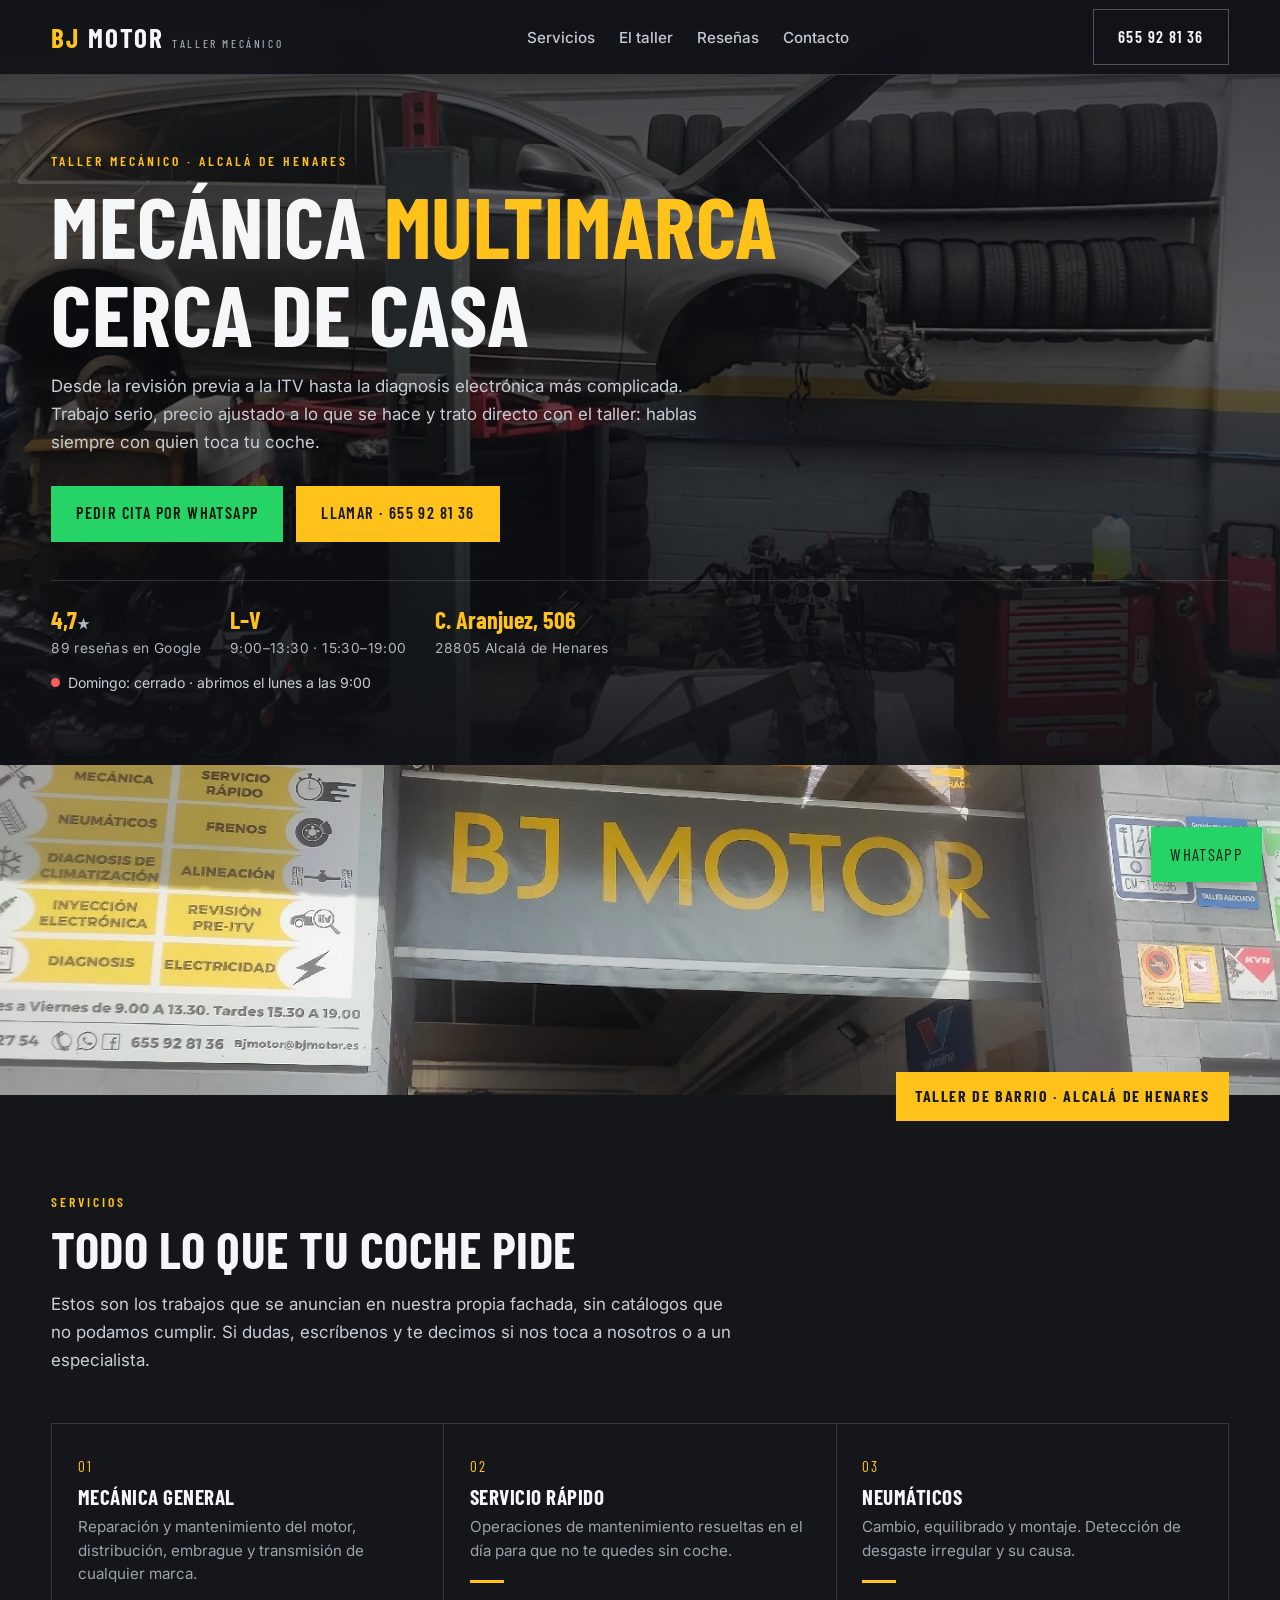
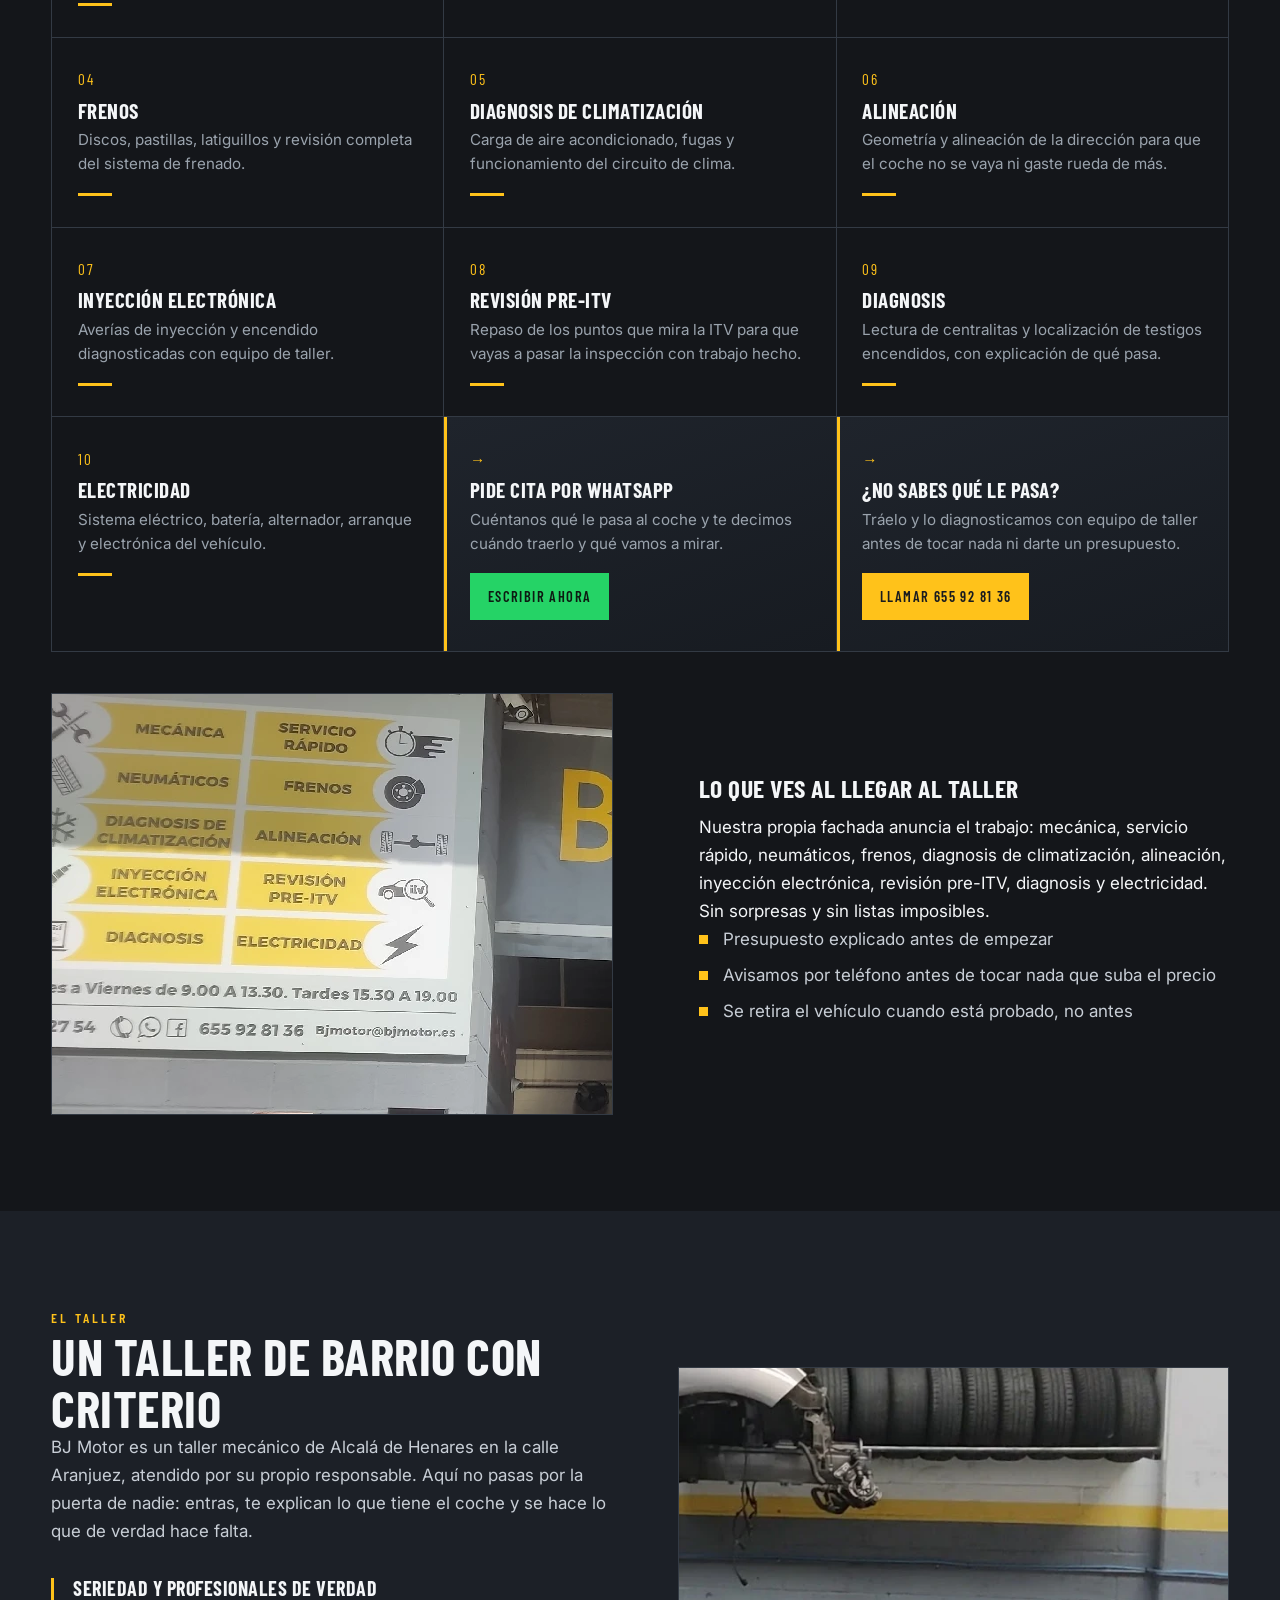
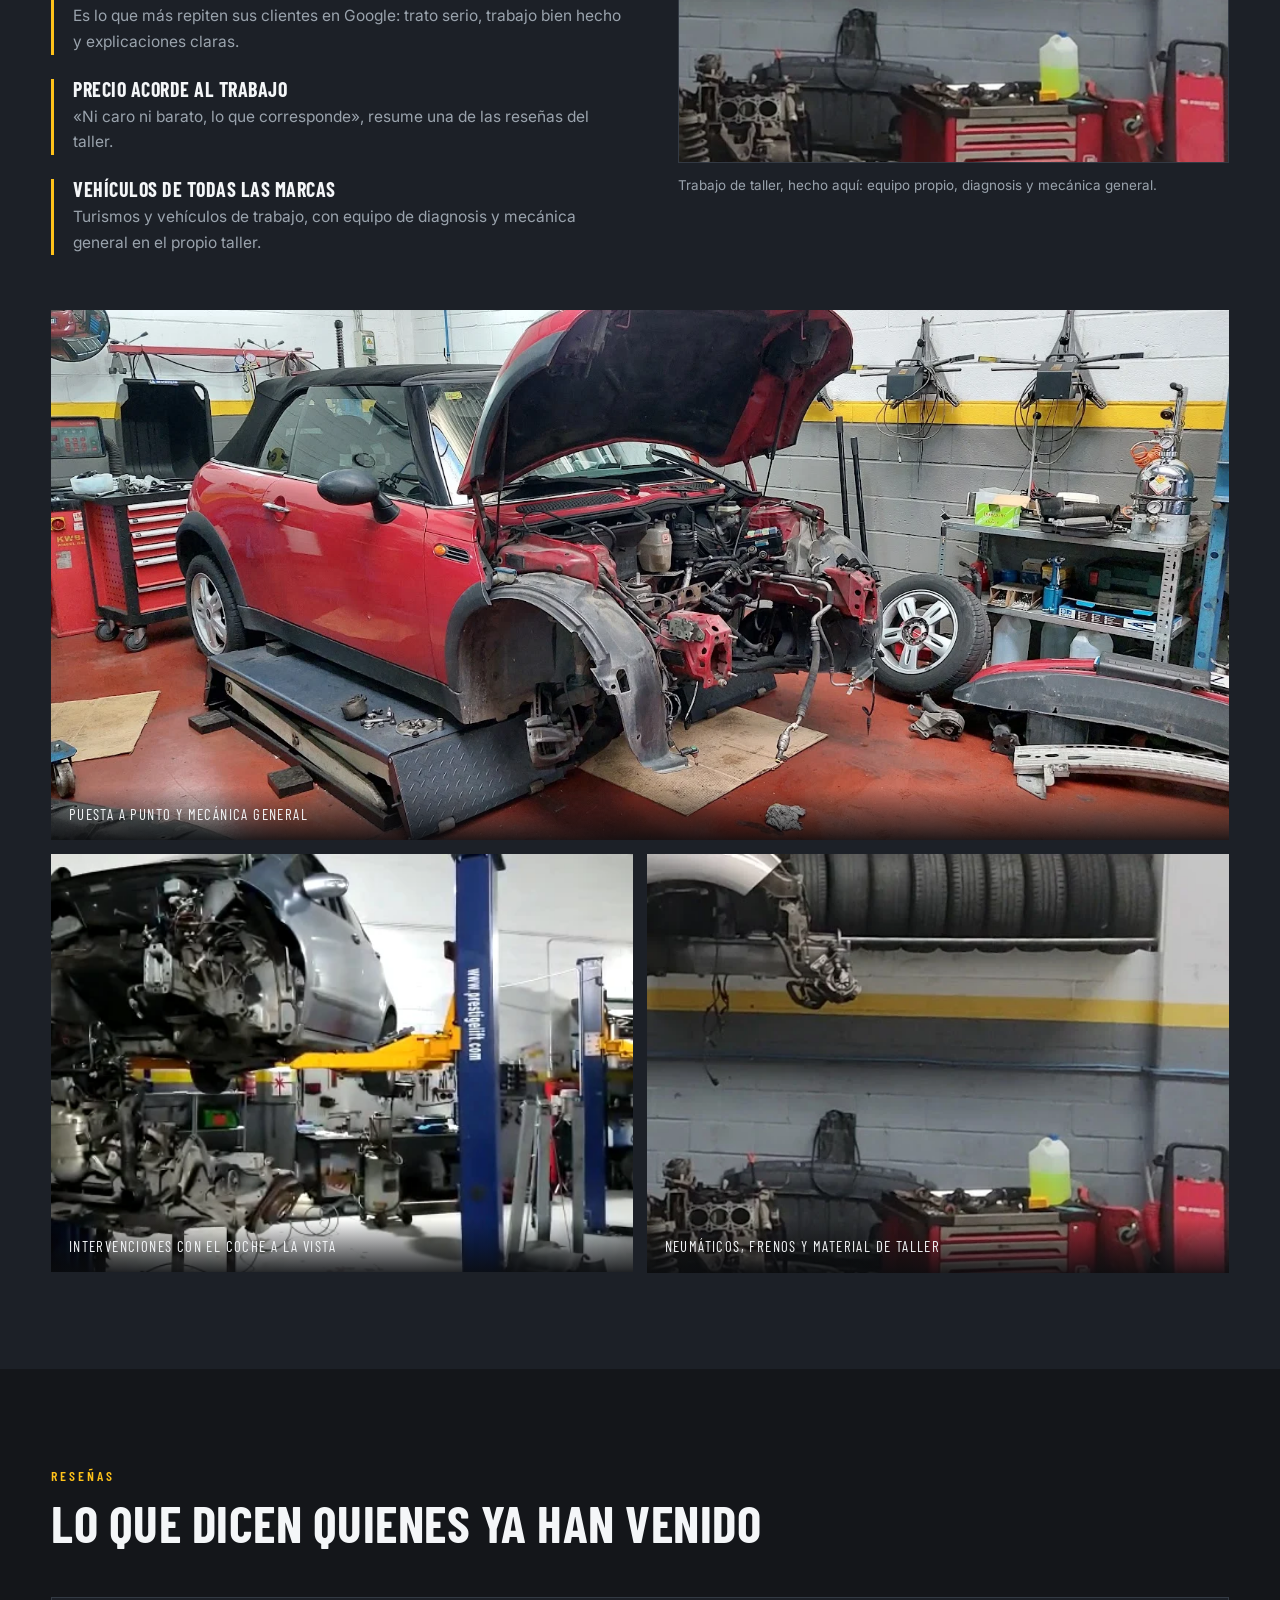
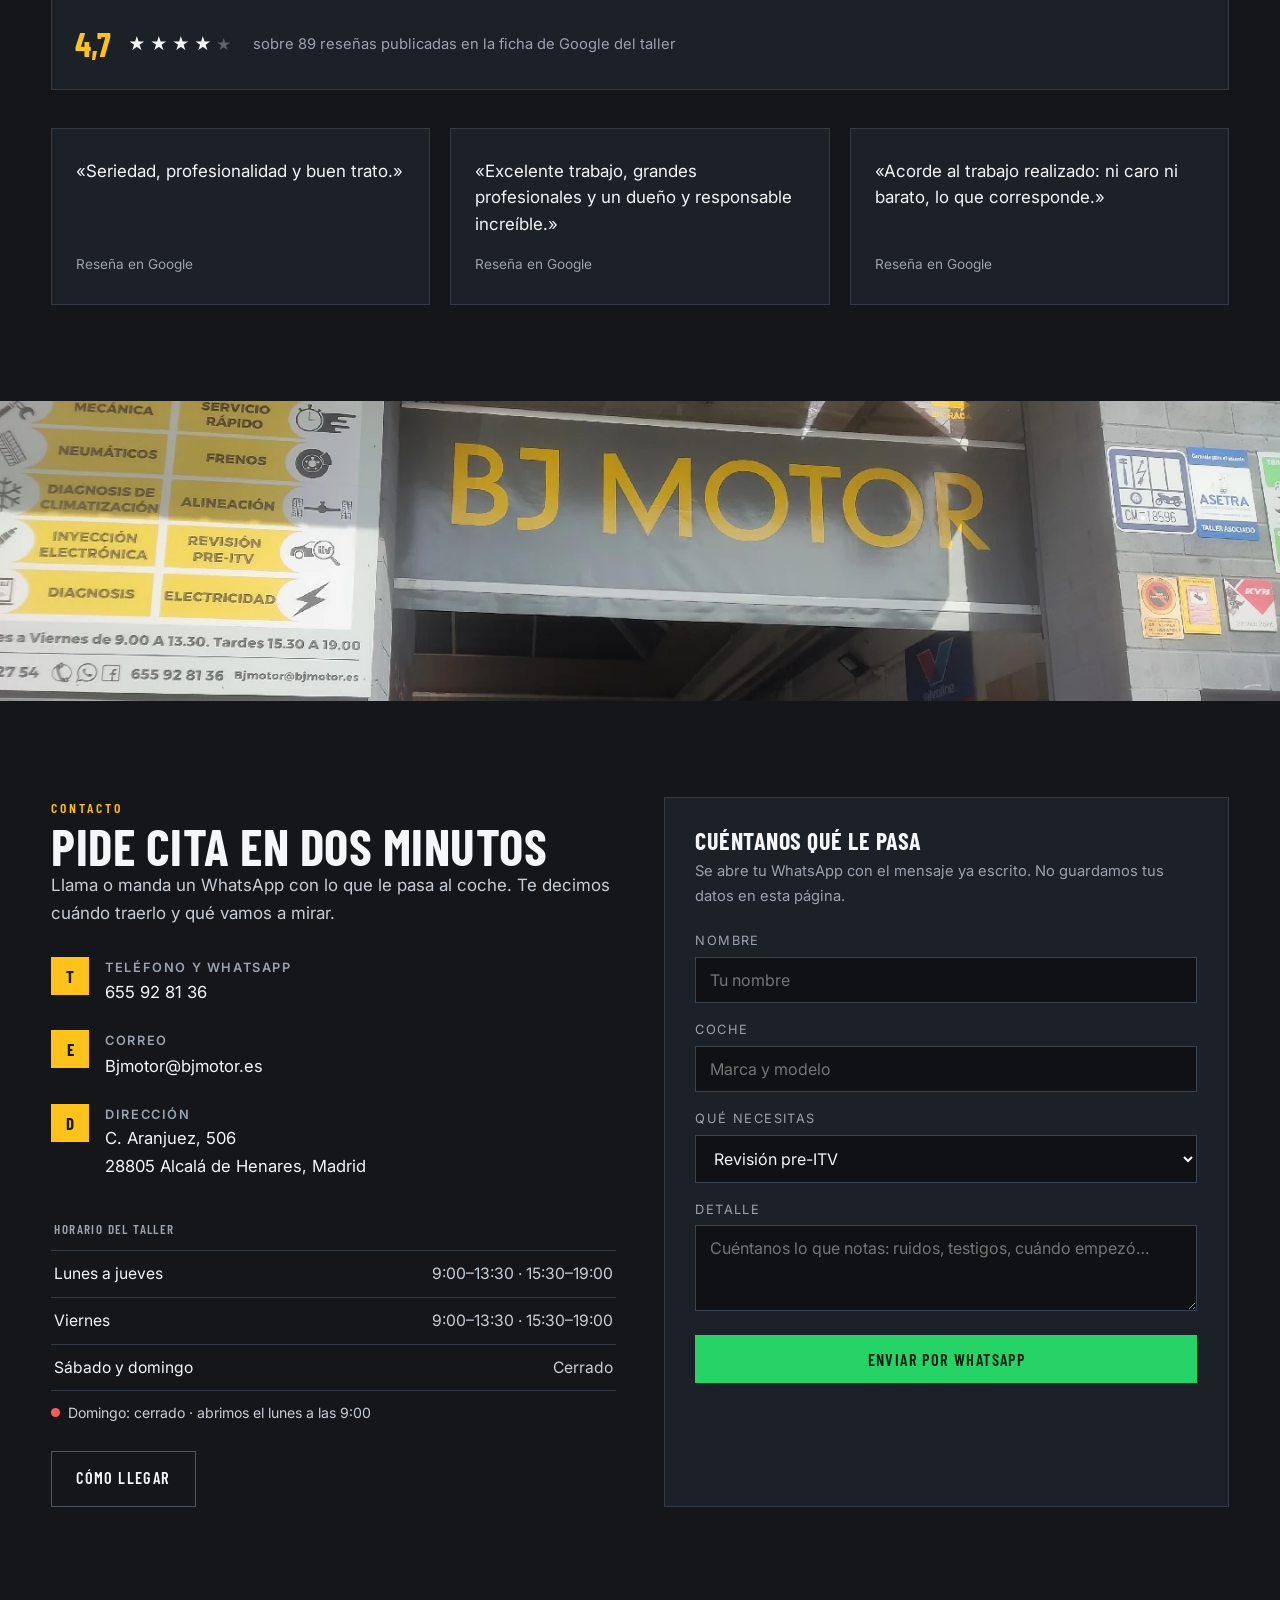
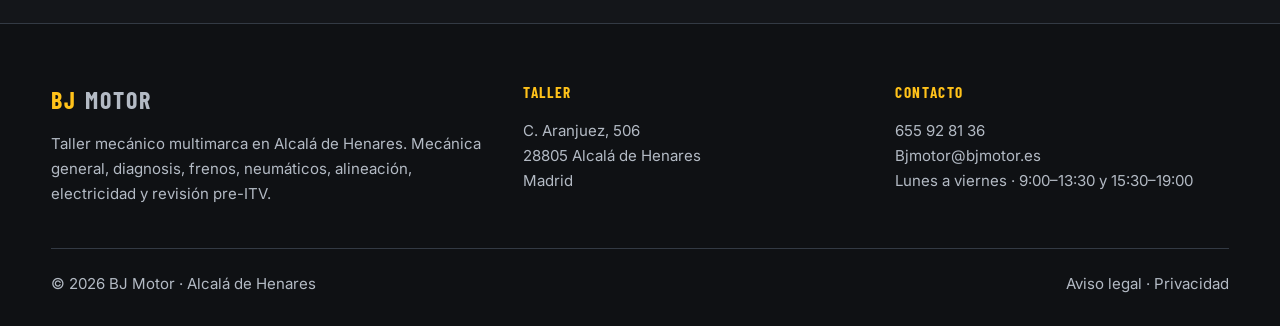
==== commit cd6f8971: "Resenas: nota agregada 4,7 sin inventar estrellas por resena" ====
--- a/index.html
+++ b/index.html
@@ -138,22 +138,19 @@
     </div>
     <div class="google">
       <b>4,7</b>
-      <div class="estrellas" style="letter-spacing:4px">★★★★★</div>
+      <div class="estrellas" style="letter-spacing:4px">★★★★<span style="color:#5b636d">★</span></div>
       <span>sobre 89 reseñas publicadas en la ficha de Google del taller</span>
     </div>
     <div class="resenas">
       <article class="resena">
-        <p class="estrellas">★★★★★</p>
         <blockquote>«Seriedad, profesionalidad y buen trato.»</blockquote>
         <cite>Reseña en Google</cite>
       </article>
       <article class="resena">
-        <p class="estrellas">★★★★★</p>
         <blockquote>«Excelente trabajo, grandes profesionales y un dueño y responsable increíble.»</blockquote>
         <cite>Reseña en Google</cite>
       </article>
       <article class="resena">
-        <p class="estrellas">★★★★★</p>
         <blockquote>«Acorde al trabajo realizado: ni caro ni barato, lo que corresponde.»</blockquote>
         <cite>Reseña en Google</cite>
       </article>
